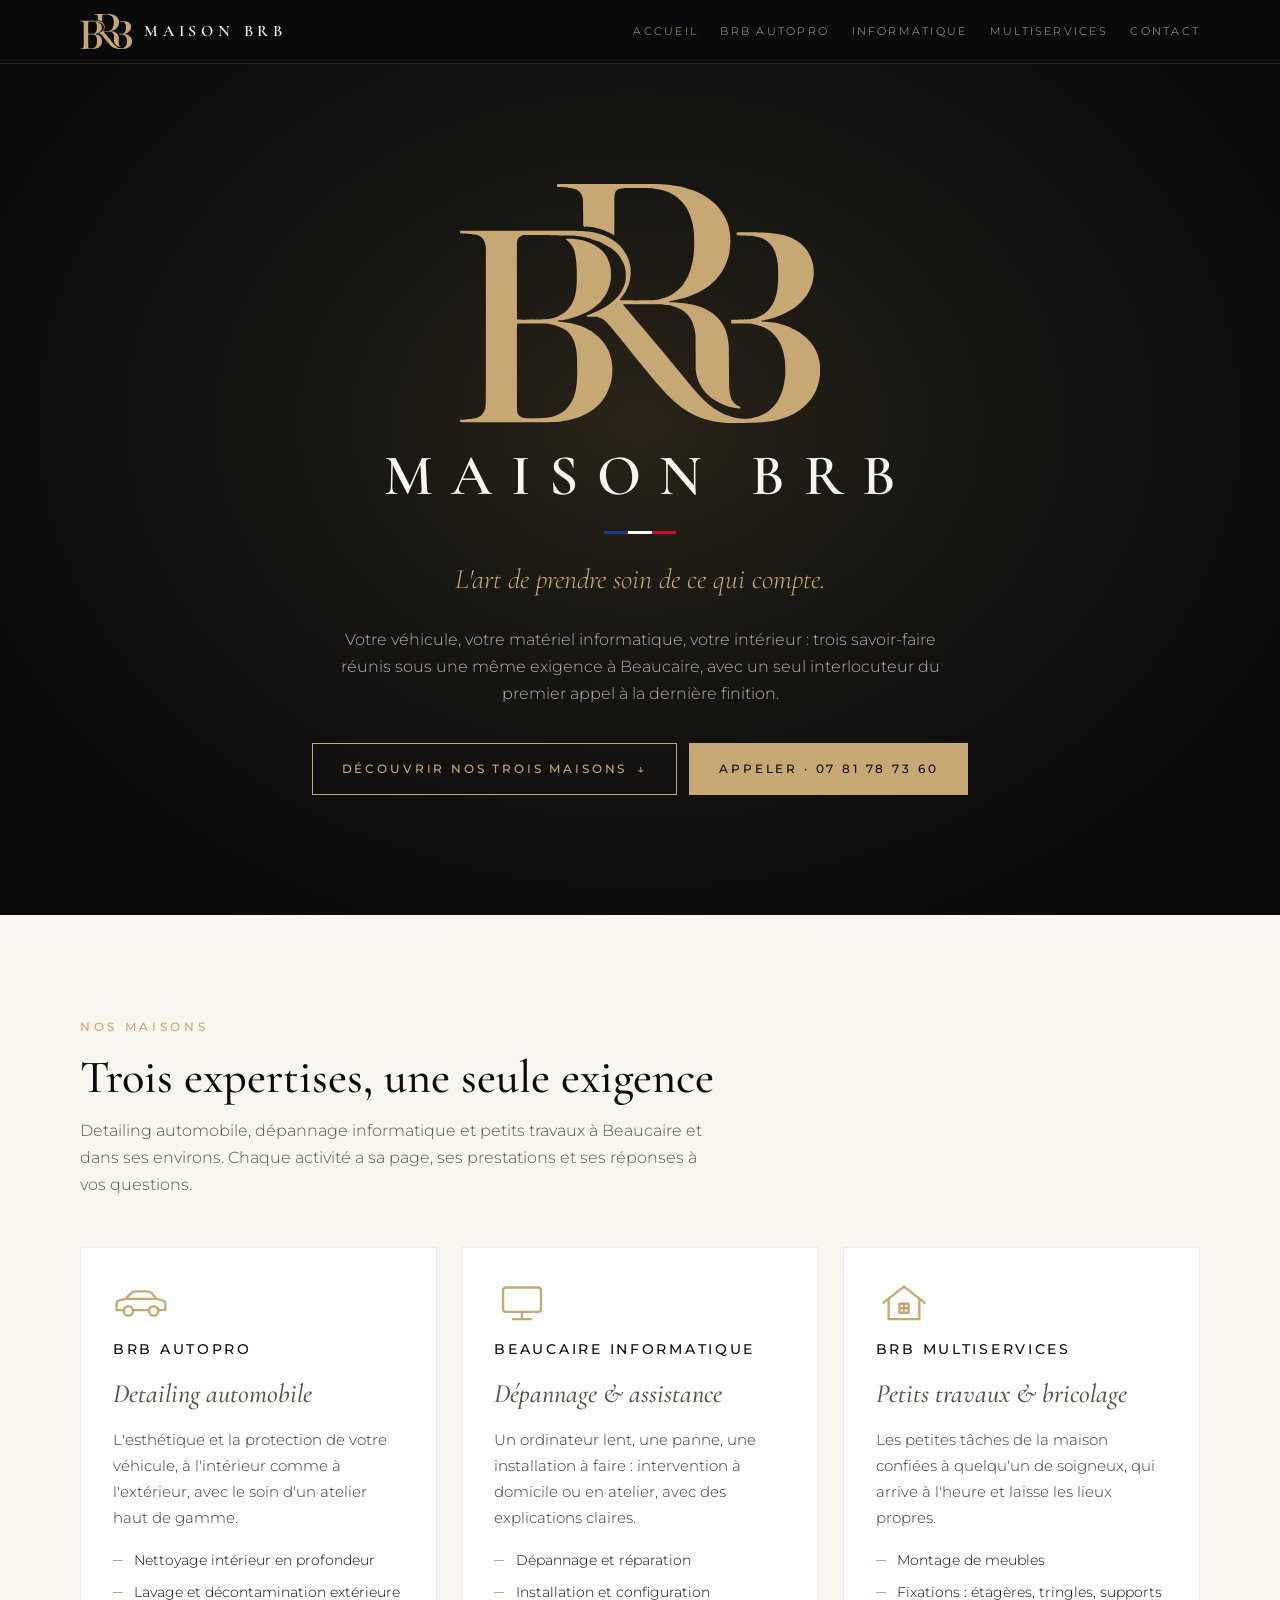
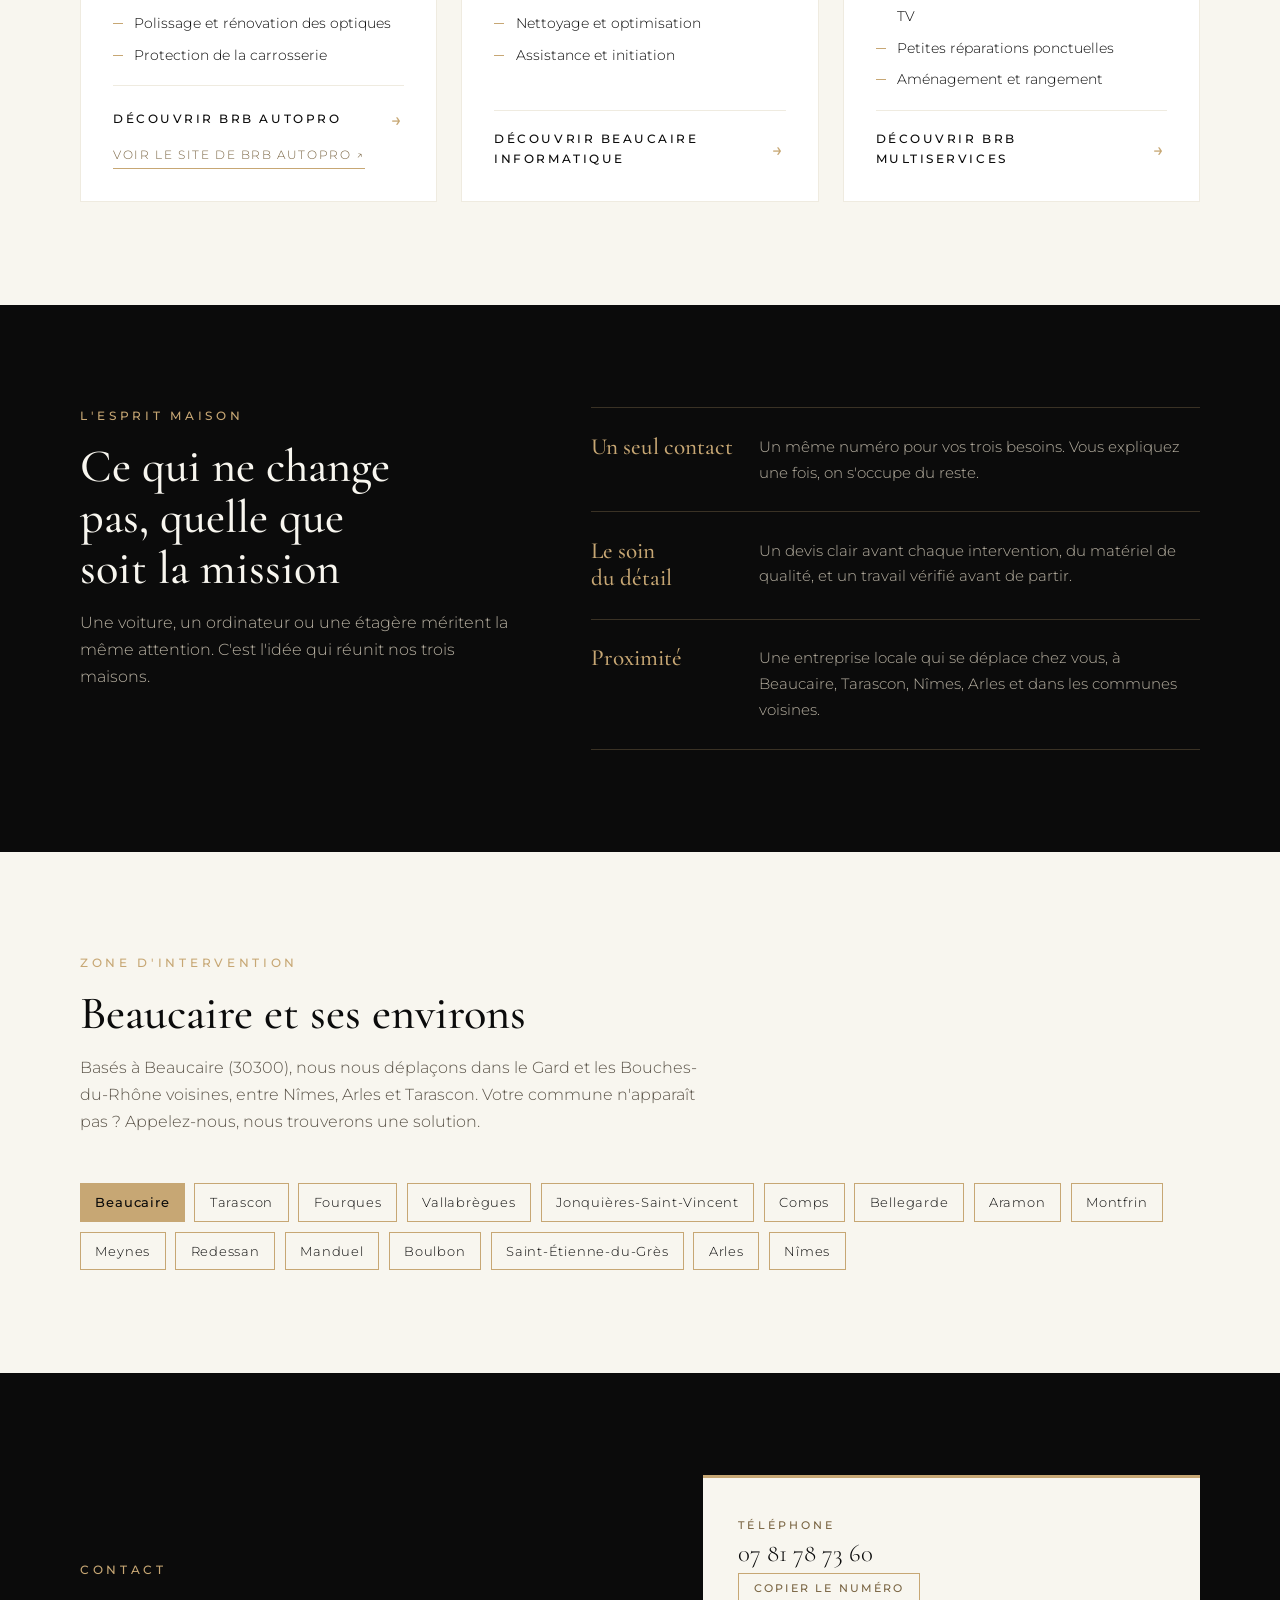
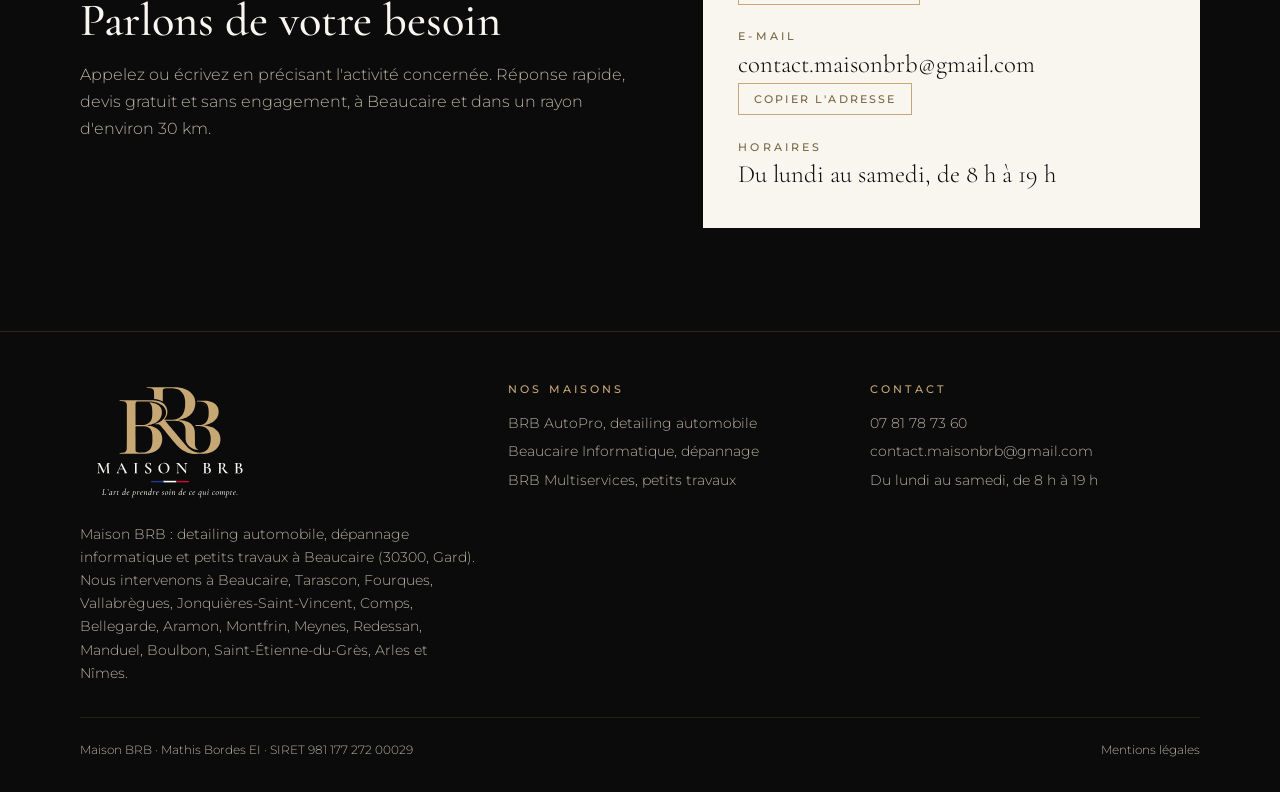
==== index.html @ dea4ea66 "Lien vers le site de BRB AutoPro (brbautopro.fr) Co-Authored-By: Claude Opus 5.5 <noreply@anthropic." ====
<!doctype html>
<html lang="fr">
<head>
<meta charset="utf-8">
<meta name="viewport" content="width=device-width, initial-scale=1, viewport-fit=cover">
<title>Maison BRB · Detailing auto, dépannage informatique et petits travaux à Beaucaire</title>
<meta name="description" content="Maison BRB à Beaucaire (30) : detailing automobile, dépannage informatique et petits travaux. Un seul interlocuteur, un travail soigné, à Tarascon, Nîmes, Arles et environs.">
<meta name="robots" content="index, follow">
<link rel="canonical" href="https://maisonbrb.netlify.app/">
<meta name="theme-color" content="#0B0B0B">
<meta name="google-site-verification" content="C2Wf197ytiRsC117qYJnFB4wuA2djjeU7kxGrJUd7Hs">
<meta name="geo.region" content="FR-30">
<meta name="geo.placename" content="Beaucaire">
<meta name="geo.position" content="43.8083;4.6436">
<meta name="ICBM" content="43.8083, 4.6436">
<meta property="og:type" content="website">
<meta property="og:locale" content="fr_FR">
<meta property="og:site_name" content="Maison BRB">
<meta property="og:title" content="Maison BRB · Detailing auto, dépannage informatique et petits travaux à Beaucaire">
<meta property="og:description" content="Maison BRB à Beaucaire (30) : detailing automobile, dépannage informatique et petits travaux. Un seul interlocuteur, un travail soigné, à Tarascon, Nîmes, Arles et environs.">
<meta property="og:url" content="https://maisonbrb.netlify.app/">
<meta property="og:image" content="https://maisonbrb.netlify.app/assets/og-maison-brb.png">
<meta property="og:image:width" content="1200">
<meta property="og:image:height" content="630">
<meta name="twitter:card" content="summary_large_image">
<link rel="icon" href="assets/favicon.svg" type="image/svg+xml">
<link rel="icon" href="assets/favicon-32.png" sizes="32x32" type="image/png">
<link rel="apple-touch-icon" href="assets/apple-touch-icon.png">
<link rel="preconnect" href="https://fonts.googleapis.com">
<link rel="preconnect" href="https://fonts.gstatic.com" crossorigin>
<link rel="stylesheet" href="https://fonts.googleapis.com/css2?family=Cormorant+Garamond:ital,wght@0,500;0,600;1,500&family=Montserrat:wght@300;400;500&display=swap">
<link rel="stylesheet" href="assets/style.css">
<script type="application/ld+json">{"@context": "https://schema.org", "@type": "LocalBusiness", "@id": "https://maisonbrb.netlify.app/#entreprise", "name": "Maison BRB", "description": "Maison BRB à Beaucaire (30) : detailing automobile, dépannage informatique et petits travaux. Un seul interlocuteur, un travail soigné, à Tarascon, Nîmes, Arles et environs.", "url": "https://maisonbrb.netlify.app/", "image": "https://maisonbrb.netlify.app/assets/og-maison-brb.png", "logo": "https://maisonbrb.netlify.app/assets/logo-carre.png", "telephone": "+33781787360", "address": {"@type": "PostalAddress", "addressLocality": "Beaucaire", "postalCode": "30300", "addressRegion": "Occitanie", "addressCountry": "FR"}, "geo": {"@type": "GeoCoordinates", "latitude": 43.8083, "longitude": 4.6436}, "areaServed": [{"@type": "City", "name": "Beaucaire"}, {"@type": "City", "name": "Tarascon"}, {"@type": "City", "name": "Fourques"}, {"@type": "City", "name": "Vallabrègues"}, {"@type": "City", "name": "Jonquières-Saint-Vincent"}, {"@type": "City", "name": "Comps"}, {"@type": "City", "name": "Bellegarde"}, {"@type": "City", "name": "Aramon"}, {"@type": "City", "name": "Montfrin"}, {"@type": "City", "name": "Meynes"}, {"@type": "City", "name": "Redessan"}, {"@type": "City", "name": "Manduel"}, {"@type": "City", "name": "Boulbon"}, {"@type": "City", "name": "Saint-Étienne-du-Grès"}, {"@type": "City", "name": "Arles"}, {"@type": "City", "name": "Nîmes"}], "hasOfferCatalog": {"@type": "OfferCatalog", "name": "Prestations Maison BRB", "itemListElement": [{"@type": "Offer", "itemOffered": {"@type": "Service", "name": "Detailing automobile"}}, {"@type": "Offer", "itemOffered": {"@type": "Service", "name": "Dépannage informatique"}}, {"@type": "Offer", "itemOffered": {"@type": "Service", "name": "Petits travaux et entretien"}}]}, "email": "contact.maisonbrb@gmail.com", "openingHoursSpecification": [{"@type": "OpeningHoursSpecification", "dayOfWeek": ["Monday", "Tuesday", "Wednesday", "Thursday", "Friday", "Saturday"], "opens": "08:00", "closes": "19:00"}], "slogan": "L'art de prendre soin de ce qui compte.", "department": [{"@id": "https://maisonbrb.netlify.app/brb-autopro.html#entreprise"}, {"@id": "https://maisonbrb.netlify.app/beaucaire-informatique.html#entreprise"}, {"@id": "https://maisonbrb.netlify.app/brb-multiservices.html#entreprise"}]}</script>
<script type="application/ld+json">{"@context": "https://schema.org", "@type": "WebSite", "name": "Maison BRB", "url": "https://maisonbrb.netlify.app/", "inLanguage": "fr-FR"}</script>
</head>
<body>
<a class="skip" href="#contenu">Aller au contenu</a>
<header>
  <div class="wrap">
    <a class="brand" href="index.html" aria-label="Maison BRB, accueil"><img src="assets/monogramme-or.svg" alt="" width="52" height="34"><span>MAISON BRB</span></a>
    <nav class="main" aria-label="Navigation principale">
      <a href="index.html" aria-current="page">Accueil</a>
      <a href="brb-autopro.html">BRB AutoPro</a>
      <a href="beaucaire-informatique.html">Informatique</a>
      <a href="brb-multiservices.html">Multiservices</a>
      <a href="#contact">Contact</a>
    </nav>
  </div>
</header>
<main id="contenu">
  <section class="hero">
    <div class="wrap">
      <img class="mono" src="assets/monogramme-or.svg" alt="Monogramme BRB" width="360" height="238">
      <h1>MAISON BRB</h1>
      <div class="tri" aria-hidden="true"><i></i><i></i><i></i></div>
      <p class="slogan">L'art de prendre soin de ce qui compte.</p>
      <p class="lead">Votre véhicule, votre matériel informatique, votre intérieur : trois savoir-faire réunis sous une même exigence à Beaucaire, avec un seul interlocuteur du premier appel à la dernière finition.</p>
      <div class="btns">
        <a class="btn" href="#maisons">Découvrir nos trois maisons <span aria-hidden="true">↓</span></a>
        <a class="btn solid" href="tel:+33781787360">Appeler · 07 81 78 73 60</a>
      </div>
    </div>
  </section>

  <section class="band light" id="maisons">
    <div class="wrap">
      <div class="head">
        <span class="eyebrow">Nos maisons</span>
        <h2>Trois expertises, une seule exigence</h2>
        <p>Detailing automobile, dépannage informatique et petits travaux à Beaucaire et dans ses environs. Chaque activité a sa page, ses prestations et ses réponses à vos questions.</p>
      </div>
      <div class="grid">
        <article class="house">
          <svg class="ic" viewBox="0 0 31 21" aria-hidden="true"><path d="M2 15 L2 11.5 Q2 10 3.5 9.6 L7 8.8 L10 5.6 Q11 4.6 12.6 4.6 L19 4.6 Q20.6 4.6 21.6 5.8 L24 8.8 L27.5 9.6 Q29 10 29 11.5 L29 15 Z"/><path d="M7 8.8 L24 8.8"/><circle cx="8.5" cy="15.5" r="2.6" fill="#fff"/><circle cx="22.5" cy="15.5" r="2.6" fill="#fff"/></svg>
          <span class="name">BRB AutoPro</span>
          <h3>Detailing automobile</h3>
          <p>L'esthétique et la protection de votre véhicule, à l'intérieur comme à l'extérieur, avec le soin d'un atelier haut de gamme.</p>
          <ul><li>Nettoyage intérieur en profondeur</li><li>Lavage et décontamination extérieure</li><li>Polissage et rénovation des optiques</li><li>Protection de la carrosserie</li></ul>
          <a class="go" href="brb-autopro.html"><span>Découvrir BRB AutoPro</span><span aria-hidden="true">→</span></a>
          <a class="ext" href="https://brbautopro.fr" target="_blank" rel="noopener">Voir le site de BRB AutoPro <span aria-hidden="true">↗</span></a>
        </article>
        <article class="house">
          <svg class="ic" viewBox="0 0 31 21" aria-hidden="true"><rect x="5" y="2.5" width="21" height="13.5" rx="1.6"/><path d="M15.5 16 L15.5 19.5 M10.5 20 L20.5 20"/></svg>
          <span class="name">Beaucaire Informatique</span>
          <h3>Dépannage &amp; assistance</h3>
          <p>Un ordinateur lent, une panne, une installation à faire : intervention à domicile ou en atelier, avec des explications claires.</p>
          <ul><li>Dépannage et réparation</li><li>Installation et configuration</li><li>Nettoyage et optimisation</li><li>Assistance et initiation</li></ul>
          <a class="go" href="beaucaire-informatique.html"><span>Découvrir Beaucaire Informatique</span><span aria-hidden="true">→</span></a>
          
        </article>
        <article class="house">
          <svg class="ic" viewBox="0 0 31 21" aria-hidden="true"><path d="M4 11 L15.5 2 L27 11"/><path d="M7 9 L7 20 L24 20 L24 9"/><rect x="13" y="11.5" width="5" height="5"/><path d="M15.5 11.5 L15.5 16.5 M13 14 L18 14"/></svg>
          <span class="name">BRB Multiservices</span>
          <h3>Petits travaux &amp; bricolage</h3>
          <p>Les petites tâches de la maison confiées à quelqu'un de soigneux, qui arrive à l'heure et laisse les lieux propres.</p>
          <ul><li>Montage de meubles</li><li>Fixations : étagères, tringles, supports TV</li><li>Petites réparations ponctuelles</li><li>Aménagement et rangement</li></ul>
          <a class="go" href="brb-multiservices.html"><span>Découvrir BRB Multiservices</span><span aria-hidden="true">→</span></a>
          
        </article>
      </div>
    </div>
  </section>

  <section class="band split" id="esprit">
    <div class="wrap">
      <div class="head">
        <span class="eyebrow">L'esprit Maison</span>
        <h2>Ce qui ne change pas, quelle que soit la mission</h2>
        <p>Une voiture, un ordinateur ou une étagère méritent la même attention. C'est l'idée qui réunit nos trois maisons.</p>
      </div>
      <div>
        <div class="pledge"><h3>Un seul contact</h3><p>Un même numéro pour vos trois besoins. Vous expliquez une fois, on s'occupe du reste.</p></div>
        <div class="pledge"><h3>Le soin du détail</h3><p>Un devis clair avant chaque intervention, du matériel de qualité, et un travail vérifié avant de partir.</p></div>
        <div class="pledge"><h3>Proximité</h3><p>Une entreprise locale qui se déplace chez vous, à Beaucaire, Tarascon, Nîmes, Arles et dans les communes voisines.</p></div>
      </div>
    </div>
  </section>

  <section class="band light" id="zone">
    <div class="wrap">
      <div class="head">
        <span class="eyebrow">Zone d'intervention</span>
        <h2>Beaucaire et ses environs</h2>
        <p>Basés à Beaucaire (30300), nous nous déplaçons dans le Gard et les Bouches-du-Rhône voisines, entre Nîmes, Arles et Tarascon. Votre commune n'apparaît pas ? Appelez-nous, nous trouverons une solution.</p>
      </div>
      <ul class="towns">
          <li class="main">Beaucaire</li>
          <li>Tarascon</li>
          <li>Fourques</li>
          <li>Vallabrègues</li>
          <li>Jonquières-Saint-Vincent</li>
          <li>Comps</li>
          <li>Bellegarde</li>
          <li>Aramon</li>
          <li>Montfrin</li>
          <li>Meynes</li>
          <li>Redessan</li>
          <li>Manduel</li>
          <li>Boulbon</li>
          <li>Saint-Étienne-du-Grès</li>
          <li>Arles</li>
          <li>Nîmes</li>
      </ul>
    </div>
  </section>

  <section class="band contact" id="contact">
    <div class="wrap">
      <div class="head">
        <span class="eyebrow">Contact</span>
        <h2>Parlons de votre besoin</h2>
        <p>Appelez ou écrivez en précisant l'activité concernée. Réponse rapide, devis gratuit et sans engagement, à Beaucaire et dans un rayon d'environ 30 km.</p>
      </div>
      <div class="card">
        <div class="row"><span class="k">Téléphone</span><a class="v" id="tel" href="tel:+33781787360">07 81 78 73 60</a><button class="copy" type="button" data-copy="tel">Copier le numéro</button></div>
        <div class="row"><span class="k">E-mail</span><a class="v" id="mail" href="mailto:contact.maisonbrb@gmail.com">contact.maisonbrb@gmail.com</a><button class="copy" type="button" data-copy="mail">Copier l'adresse</button></div>
        <div class="row"><span class="k">Horaires</span><span class="v">Du lundi au samedi, de 8 h à 19 h</span></div>
      </div>
    </div>
  </section>
</main>
<footer>
  <div class="wrap">
    <div class="foot-top">
      <div>
        <img class="logo" src="assets/logo-maison-brb.svg" alt="Maison BRB, l'art de prendre soin de ce qui compte" width="200" height="138">
        <p>Maison BRB : detailing automobile, dépannage informatique et petits travaux à Beaucaire (30300, Gard). Nous intervenons à Beaucaire, Tarascon, Fourques, Vallabrègues, Jonquières-Saint-Vincent, Comps, Bellegarde, Aramon, Montfrin, Meynes, Redessan, Manduel, Boulbon, Saint-Étienne-du-Grès, Arles et Nîmes.</p>
      </div>
      <div>
        <h2>Nos maisons</h2>
        <ul>
          <li><a href="brb-autopro.html">BRB AutoPro, detailing automobile</a></li>
          <li><a href="beaucaire-informatique.html">Beaucaire Informatique, dépannage</a></li>
          <li><a href="brb-multiservices.html">BRB Multiservices, petits travaux</a></li>
        </ul>
      </div>
      <div>
        <h2>Contact</h2>
        <ul>
          <li><a href="tel:+33781787360">07 81 78 73 60</a></li>
          <li><a href="mailto:contact.maisonbrb@gmail.com">contact.maisonbrb@gmail.com</a></li>
          <li>Du lundi au samedi, de 8 h à 19 h</li>
        </ul>
      </div>
    </div>
    <div class="foot-bottom">
      <span>Maison BRB · Mathis Bordes EI · SIRET 981 177 272 00029</span>
      <a href="mentions-legales.html">Mentions légales</a>
    </div>
  </div>
</footer>
<a class="callbar" href="tel:+33781787360"><span aria-hidden="true">☎</span> Appeler · 07 81 78 73 60</a>
<script src="assets/site.js" defer></script>
</body>
</html>
---- assets/style.css ----
/* Maison BRB — charte : noir #0B0B0B, or #C7A774, crème #F8F6EF ; Cormorant Garamond + Montserrat.
   Mise en page : bandes noires et crème alternées, comme les deux faces de la carte de visite ; contenu centré sur 72rem. */
:root{
  --ink:#0B0B0B; --ink-2:#151411; --ivory:#F8F6EF; --ivory-2:#EFEBE0;
  --gold:#C7A774; --gold-soft:#8C7651; --text-dim:#B9B2A3; --text-dim-ink:#5A5348;
  --blue:#1F3A93; --red:#C8102E;
  --display:"Cormorant Garamond","Cormorant",Garamond,"Times New Roman",serif;
  --body:"Montserrat","Helvetica Neue",Arial,sans-serif;
  color-scheme:dark;
}
*{box-sizing:border-box}
html{scroll-behavior:smooth;scroll-padding-top:5rem}
body{margin:0;background:var(--ink);color:var(--ivory);font-family:var(--body);font-weight:300;font-size:16px;line-height:1.7;-webkit-font-smoothing:antialiased}
img{max-width:100%}
a{color:inherit}
.wrap{max-width:72rem;margin:0 auto;padding-left:max(16px,env(safe-area-inset-left,0px));padding-right:max(16px,env(safe-area-inset-right,0px))}
.eyebrow{font-family:var(--body);font-weight:500;font-size:.72rem;letter-spacing:.32em;text-transform:uppercase;color:var(--gold)}
h1,h2,h3{font-family:var(--display);font-weight:500;text-wrap:balance;margin:0}
p{margin:0}
:focus-visible{outline:2px solid var(--gold);outline-offset:3px}
.skip{position:absolute;left:-999px;top:0;z-index:20;background:var(--gold);color:var(--ink);padding:.6rem 1rem;text-decoration:none;font-size:.8rem}
.skip:focus{left:1rem;top:1rem}
.tri{display:flex;width:72px;height:3px}
.tri i{flex:1}.tri i:nth-child(1){background:var(--blue)}.tri i:nth-child(2){background:#fff}.tri i:nth-child(3){background:var(--red)}

/* en-tête */
header{position:sticky;top:0;z-index:5;background:rgba(11,11,11,.92);backdrop-filter:blur(8px);-webkit-backdrop-filter:blur(8px);border-bottom:1px solid rgba(199,167,116,.18)}
header .wrap{display:flex;flex-wrap:wrap;align-items:center;justify-content:space-between;gap:.6rem 1rem;padding-block:.9rem}
.brand{display:flex;align-items:center;gap:.75rem;text-decoration:none}
.brand img{width:52px;height:auto;display:block}
.brand span{font-family:var(--display);font-weight:600;letter-spacing:.3em;font-size:1rem}
nav.main{display:flex;gap:1.4rem}
nav.main a{text-decoration:none;font-size:.7rem;letter-spacing:.2em;text-transform:uppercase;color:var(--text-dim);transition:color .2s;white-space:nowrap}
nav.main a:hover,nav.main a[aria-current="page"]{color:var(--gold)}
@media (max-width:900px){
  nav.main{order:3;width:100%;overflow-x:auto;gap:1.2rem;padding-bottom:.2rem;scrollbar-width:none}
  nav.main::-webkit-scrollbar{display:none}
}

/* boutons */
.btn{display:inline-flex;align-items:center;gap:.6rem;padding:.95rem 1.8rem;border:1px solid var(--gold);color:var(--gold);text-decoration:none;font-size:.74rem;font-weight:500;letter-spacing:.24em;text-transform:uppercase;transition:background .25s,color .25s}
.btn:hover{background:var(--gold);color:var(--ink)}
.btn.solid{background:var(--gold);color:var(--ink)}
.btn.solid:hover{background:transparent;color:var(--gold)}
.btns{display:flex;flex-wrap:wrap;gap:.8rem;justify-content:center;margin-top:.8rem}

/* héros */
.hero{position:relative;overflow:hidden;background:radial-gradient(ellipse 60% 70% at 50% 42%,#2A2418 0%,var(--ink-2) 45%,var(--ink) 100%)}
.hero .wrap{display:grid;justify-items:center;text-align:center;gap:1.4rem;padding-block:clamp(4rem,10vw,7.5rem)}
.hero .mono{width:min(360px,72vw);height:auto}
.hero h1{font-weight:600;font-size:clamp(2.2rem,6vw,3.6rem);letter-spacing:.32em;margin-right:-.32em;line-height:1.1}
.hero .slogan{font-family:var(--display);font-style:italic;font-size:clamp(1.3rem,3vw,1.75rem);color:var(--gold)}
.hero .lead{max-width:38rem;color:var(--text-dim);font-size:1rem}
.hero.sub .wrap{padding-block:clamp(3.5rem,8vw,6rem)}
.hero.sub .ic{width:76px;height:auto;stroke:var(--gold);fill:none;stroke-width:1.2;stroke-linecap:round;stroke-linejoin:round}
.hero.sub h1{letter-spacing:.02em;margin-right:0;font-size:clamp(2.3rem,6vw,3.8rem)}
.hero.sub h1 em{display:block;font-size:.5em;letter-spacing:.3em;font-style:normal;font-family:var(--body);font-weight:500;text-transform:uppercase;color:var(--gold);margin-bottom:.9rem}
@media (prefers-reduced-motion:no-preference){
  .hero .mono,.hero .ic{animation:rise 1.4s cubic-bezier(.2,.7,.2,1) both}
  .hero h1,.hero .tri,.hero .slogan{animation:rise 1.4s .15s cubic-bezier(.2,.7,.2,1) both}
  @keyframes rise{from{opacity:.0001;transform:translateY(14px)}to{opacity:1;transform:none}}
}

/* fil d'Ariane */
.crumbs{font-size:.72rem;letter-spacing:.14em;text-transform:uppercase;color:var(--text-dim)}
.crumbs ol{list-style:none;margin:0;padding:0;display:flex;flex-wrap:wrap;justify-content:center;gap:.5rem}
.crumbs li+li::before{content:"/";margin-right:.5rem;color:var(--gold-soft)}
.crumbs a{text-decoration:none}.crumbs a:hover{color:var(--gold)}

/* bandes */
.light{background:var(--ivory);color:var(--ink)}
.band .wrap{padding-block:clamp(4rem,8vw,6.5rem);display:grid;gap:3rem}
.head{display:grid;gap:.9rem;max-width:40rem}
.head h2{font-size:clamp(2rem,4.5vw,2.9rem);line-height:1.1}
.head p{color:var(--text-dim)}
.light .head p{color:var(--text-dim-ink)}

/* cartes des maisons et des prestations */
.grid{display:grid;grid-template-columns:repeat(3,minmax(0,1fr));gap:1.5rem}
.grid.two{grid-template-columns:repeat(2,minmax(0,1fr))}
@media (max-width:900px){.grid,.grid.two{grid-template-columns:1fr}}
.house{display:flex;flex-direction:column;gap:1.1rem;padding:2.2rem 2rem 2rem;background:#fff;border:1px solid var(--ivory-2);min-width:0;transition:border-color .3s,transform .3s}
.house:hover{border-color:var(--gold);transform:translateY(-3px)}
.house svg.ic{width:56px;height:auto;stroke:var(--gold);fill:none;stroke-width:1.3;stroke-linecap:round;stroke-linejoin:round}
.house .name{font-family:var(--body);font-weight:500;font-size:.85rem;letter-spacing:.2em;text-transform:uppercase}
.house h3{font-size:1.65rem;line-height:1.15;font-style:italic;color:var(--text-dim-ink)}
.house p{font-size:.95rem;color:#3A362F}
.house ul{list-style:none;margin:0;padding:0;display:grid;gap:.45rem;font-size:.9rem}
.house li{display:flex;gap:.7rem;align-items:baseline}
.house li::before{content:"";flex:none;width:10px;height:1px;background:var(--gold);transform:translateY(-4px)}
.house .go{margin-top:auto;padding-top:1.2rem;border-top:1px solid var(--ivory-2);display:flex;justify-content:space-between;align-items:center;text-decoration:none;font-size:.72rem;font-weight:500;letter-spacing:.22em;text-transform:uppercase;color:var(--ink)}
.house .go span:last-child{color:var(--gold);font-size:1.1rem;transition:transform .25s}
.house:hover .go span:last-child{transform:translateX(4px)}
.house.plain:hover{transform:none}
.house.plain h3{font-style:normal;color:var(--ink);font-weight:600}

/* engagements / étapes */
.split .wrap{grid-template-columns:minmax(0,1fr) minmax(0,1.4fr);gap:clamp(2rem,6vw,5rem);align-items:start}
@media (max-width:820px){.split .wrap{grid-template-columns:1fr}}
.pledge{display:grid;grid-template-columns:9rem minmax(0,1fr);gap:1.5rem;padding-block:1.6rem;border-top:1px solid rgba(199,167,116,.25)}
.pledge:last-child{border-bottom:1px solid rgba(199,167,116,.25)}
.pledge h3{font-size:1.45rem;color:var(--gold);line-height:1.2}
.pledge p{color:var(--text-dim);font-size:.95rem}
@media (max-width:520px){.pledge{grid-template-columns:1fr;gap:.4rem}}

/* zone d'intervention */
.towns{list-style:none;margin:0;padding:0;display:flex;flex-wrap:wrap;gap:.6rem}
.towns li{border:1px solid rgba(199,167,116,.45);padding:.45rem .9rem;font-size:.82rem;letter-spacing:.06em}
.light .towns li{border-color:var(--gold)}
.towns li.main{background:var(--gold);color:var(--ink);border-color:var(--gold);font-weight:500}

/* FAQ */
.faq{display:grid;gap:0}
.faq details{border-top:1px solid #DDD6C6}
.faq details:last-child{border-bottom:1px solid #DDD6C6}
.faq summary{cursor:pointer;list-style:none;display:flex;justify-content:space-between;gap:1rem;padding-block:1.2rem;font-family:var(--display);font-size:1.35rem;font-weight:600;line-height:1.25}
.faq summary::-webkit-details-marker{display:none}
.faq summary::after{content:"+";color:var(--gold);font-family:var(--body);font-weight:300;font-size:1.5rem;line-height:1}
.faq details[open] summary::after{content:"–"}
.faq details p{padding-bottom:1.3rem;color:#3A362F;max-width:46rem}

/* contact */
.contact .wrap{grid-template-columns:minmax(0,1.1fr) minmax(0,1fr);gap:clamp(2rem,6vw,5rem);align-items:center}
@media (max-width:820px){.contact .wrap{grid-template-columns:1fr}}
.card{background:var(--ivory);color:var(--ink);padding:2.4rem 2.2rem;display:grid;gap:1.4rem;min-width:0;border-top:3px solid var(--gold)}
.row{display:grid;gap:.25rem}
.row .k{font-size:.68rem;letter-spacing:.28em;text-transform:uppercase;color:#7A6543;font-weight:500}
.row .v{font-family:var(--display);font-size:1.55rem;line-height:1.2;overflow-wrap:anywhere;text-decoration:none}
a.v:hover{color:#7A6543}
.copy{justify-self:start;background:none;border:1px solid var(--gold);color:#7A6543;font:500 .68rem/1 var(--body);letter-spacing:.2em;text-transform:uppercase;padding:.6rem .9rem;cursor:pointer}
.copy:hover{background:var(--gold);color:var(--ink)}

/* texte long (mentions légales) */
.prose{max-width:46rem;display:grid;gap:2.4rem}
.prose section{display:grid;gap:.7rem}
.prose h2{font-size:1.8rem;line-height:1.15}
.prose p,.prose li{color:#3A362F}
.prose ul{margin:0;padding-left:1.2rem;display:grid;gap:.3rem}
.prose strong{font-weight:500;color:var(--ink)}

/* pied de page */
footer{border-top:1px solid rgba(199,167,116,.18)}
footer .wrap{padding-block:3rem 2rem;display:grid;gap:2rem}
.foot-top{display:grid;grid-template-columns:minmax(0,1.2fr) repeat(2,minmax(0,1fr));gap:2rem}
@media (max-width:720px){.foot-top{grid-template-columns:1fr}}
.foot-top img.logo{width:180px;height:auto;display:block;margin-bottom:1.2rem}
.foot-top p,.foot-top a,.foot-top li{font-size:.85rem;color:var(--text-dim)}
.foot-top h2{font-family:var(--body);font-weight:500;font-size:.7rem;letter-spacing:.28em;text-transform:uppercase;color:var(--gold);margin-bottom:.8rem}
.foot-top ul{list-style:none;margin:0;padding:0;display:grid;gap:.35rem}
.foot-top a{text-decoration:none}.foot-top a:hover{color:var(--gold)}
.foot-bottom{border-top:1px solid rgba(199,167,116,.12);padding-top:1.4rem;display:flex;flex-wrap:wrap;gap:.6rem 2rem;justify-content:space-between;font-size:.74rem;color:var(--text-dim)}
.foot-bottom a{text-decoration:none}.foot-bottom a:hover{color:var(--gold)}

/* bouton d'appel fixe sur mobile */
.callbar{display:none}
@media (max-width:720px){
  .callbar{display:flex;position:fixed;left:16px;right:16px;bottom:max(16px,env(safe-area-inset-bottom,0px));z-index:6;justify-content:center;align-items:center;gap:.6rem;padding:.95rem 1rem;background:var(--gold);color:var(--ink);text-decoration:none;font-size:.78rem;font-weight:500;letter-spacing:.2em;text-transform:uppercase;box-shadow:0 8px 24px rgba(0,0,0,.45)}
  body{padding-bottom:5rem}
}

/* lien vers le site propre d'une maison */
.house .ext{align-self:flex-start;margin-top:-.4rem;font-size:.72rem;letter-spacing:.14em;text-transform:uppercase;color:#7A6543;text-decoration:none;border-bottom:1px solid var(--gold);padding-bottom:.15rem}
.house .ext:hover{color:var(--ink)}
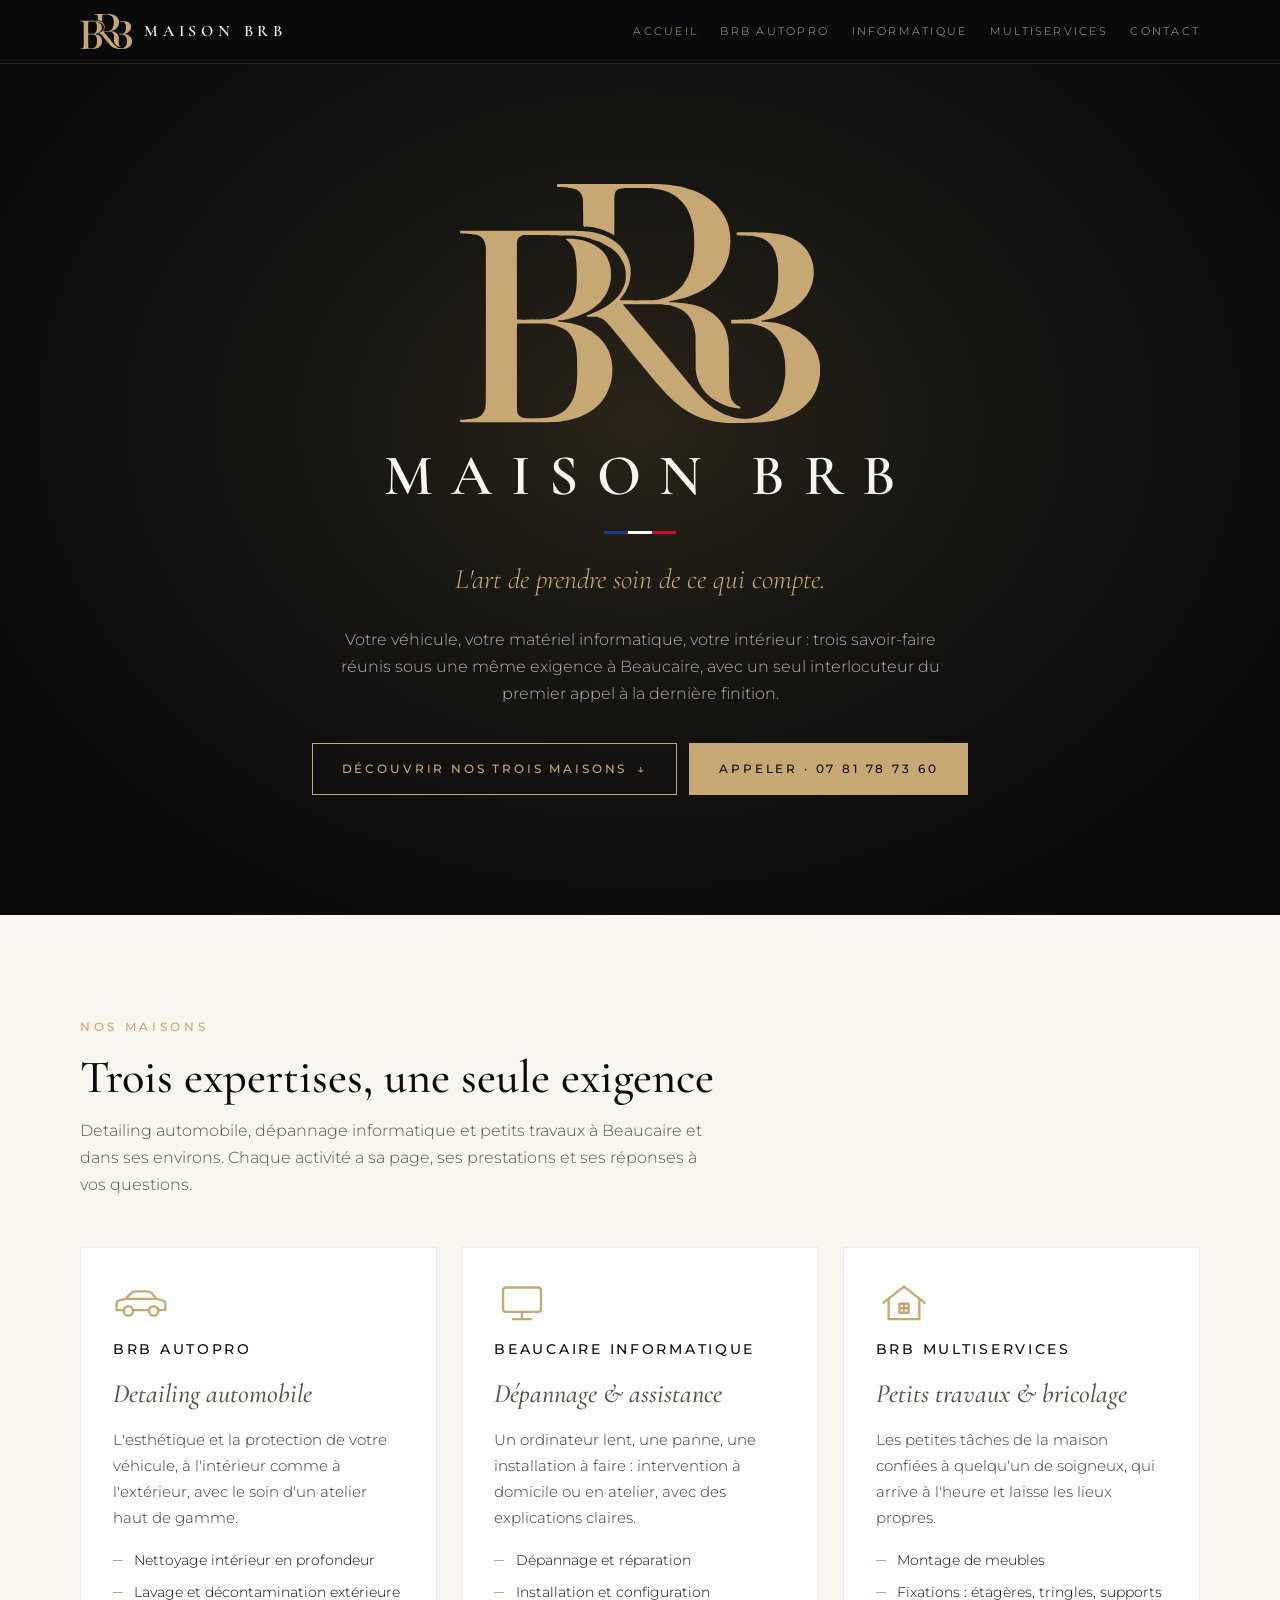
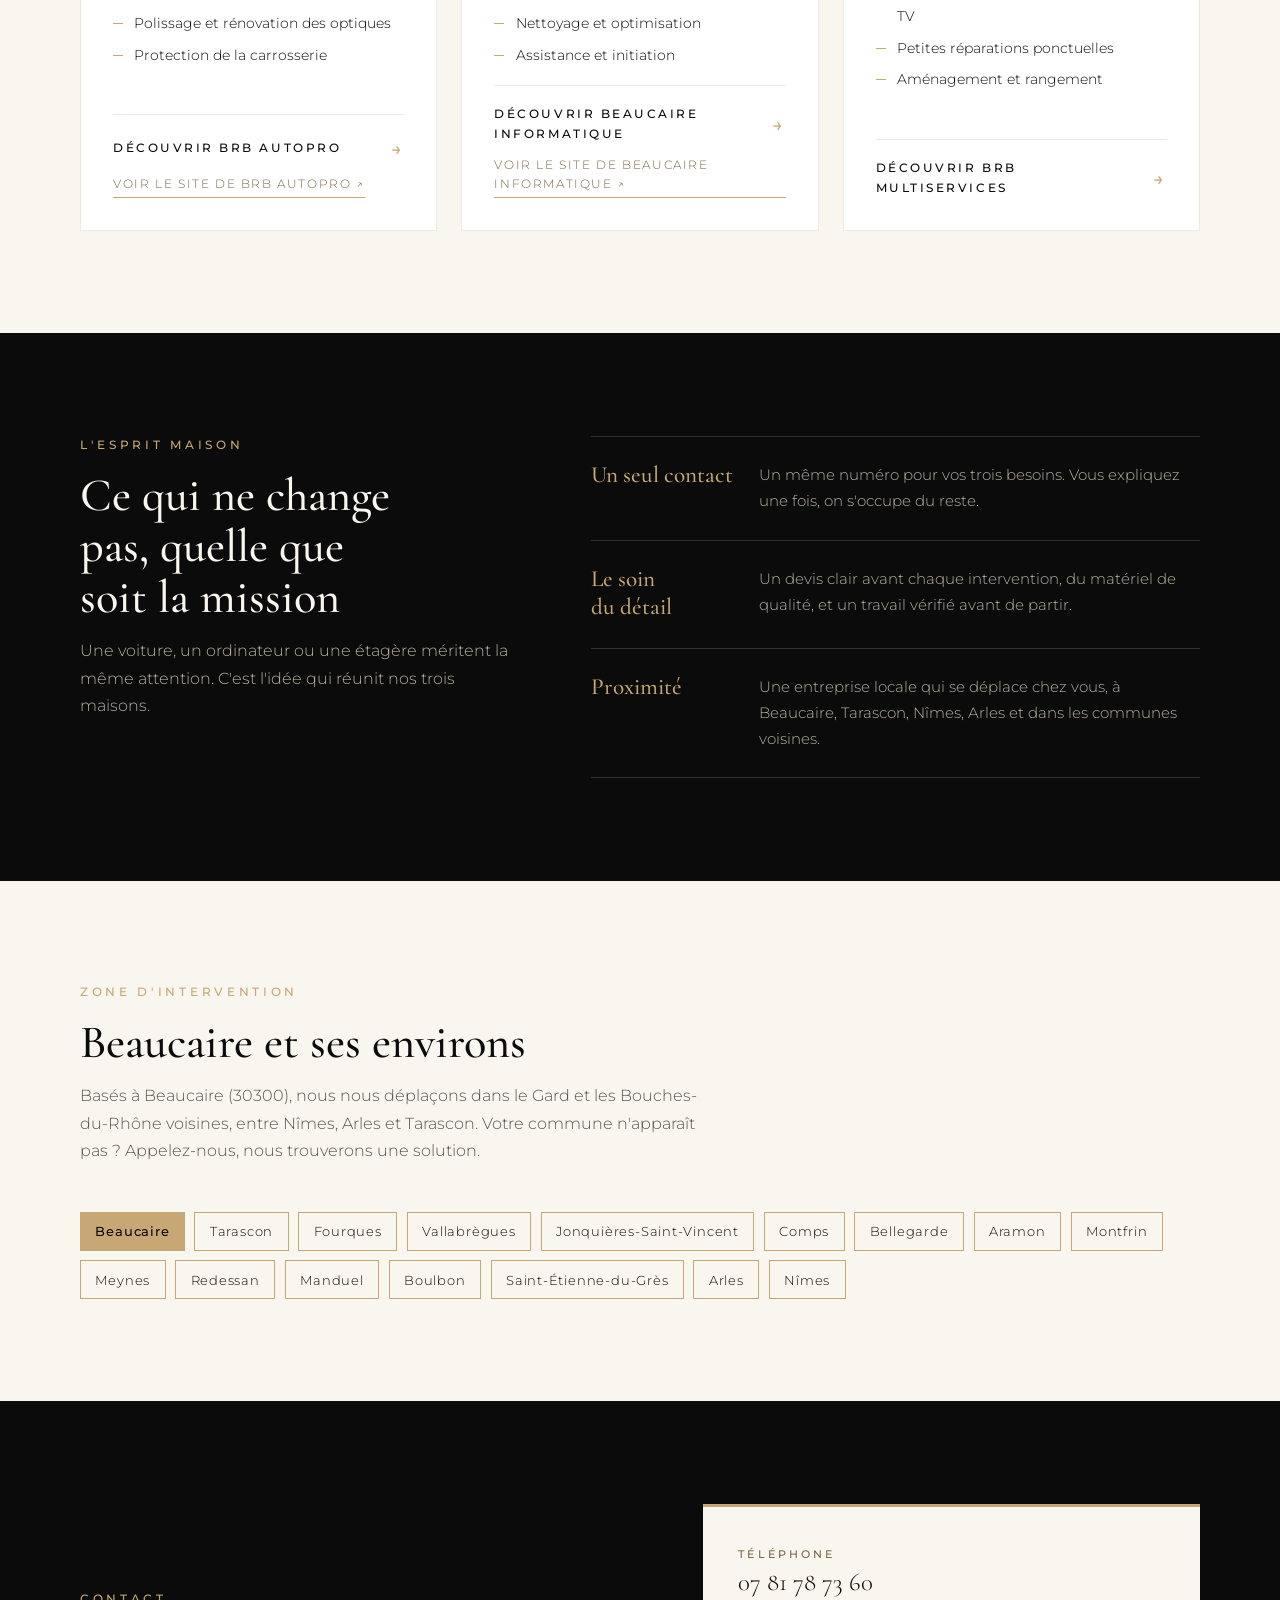
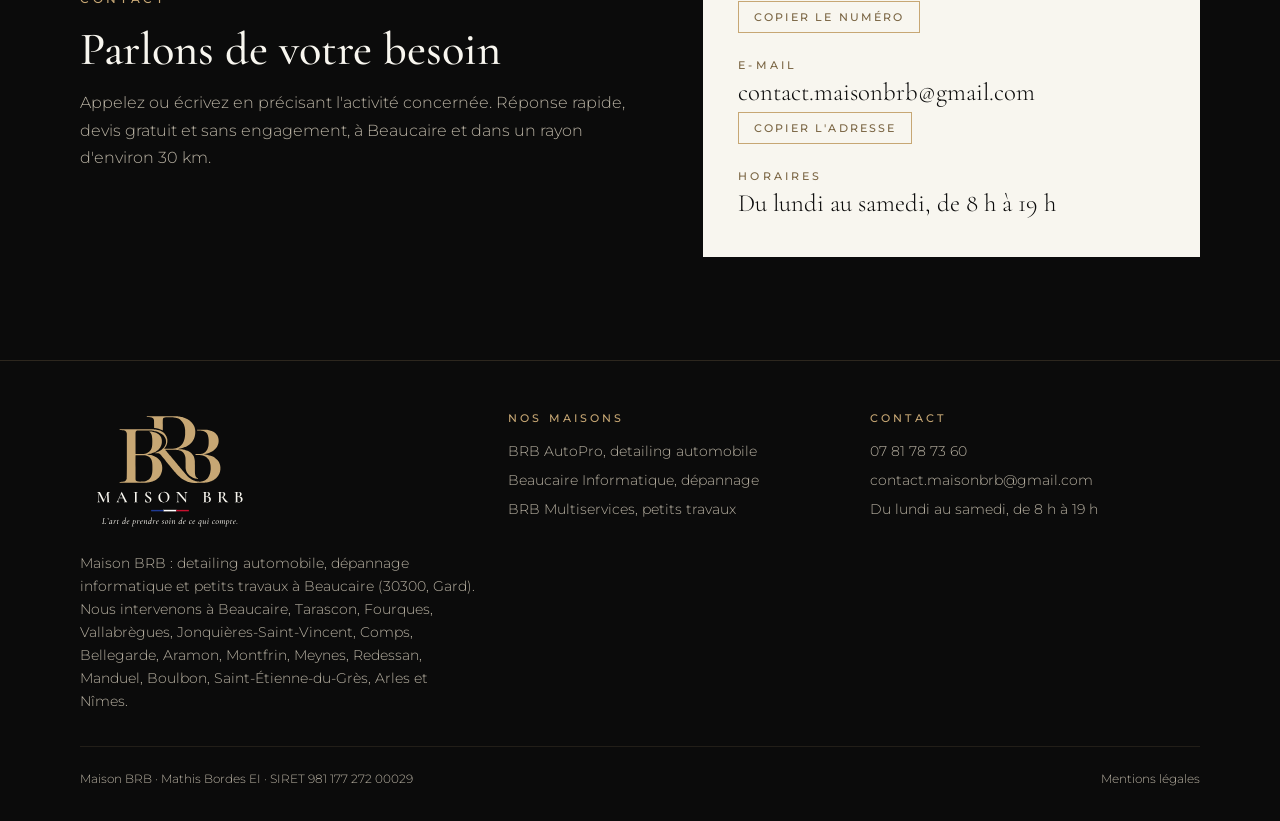
==== commit ffc5f73f: "Lien vers le site de Beaucaire Informatique Co-Authored-By: Claude Opus 5.5 <noreply@anthropic.com> " ====
--- a/index.html
+++ b/index.html
@@ -86,7 +86,7 @@
           <p>Un ordinateur lent, une panne, une installation à faire : intervention à domicile ou en atelier, avec des explications claires.</p>
           <ul><li>Dépannage et réparation</li><li>Installation et configuration</li><li>Nettoyage et optimisation</li><li>Assistance et initiation</li></ul>
           <a class="go" href="beaucaire-informatique.html"><span>Découvrir Beaucaire Informatique</span><span aria-hidden="true">→</span></a>
-          
+          <a class="ext" href="https://beaucaire-informatique.netlify.app" target="_blank" rel="noopener">Voir le site de Beaucaire Informatique <span aria-hidden="true">↗</span></a>
         </article>
         <article class="house">
           <svg class="ic" viewBox="0 0 31 21" aria-hidden="true"><path d="M4 11 L15.5 2 L27 11"/><path d="M7 9 L7 20 L24 20 L24 9"/><rect x="13" y="11.5" width="5" height="5"/><path d="M15.5 11.5 L15.5 16.5 M13 14 L18 14"/></svg>
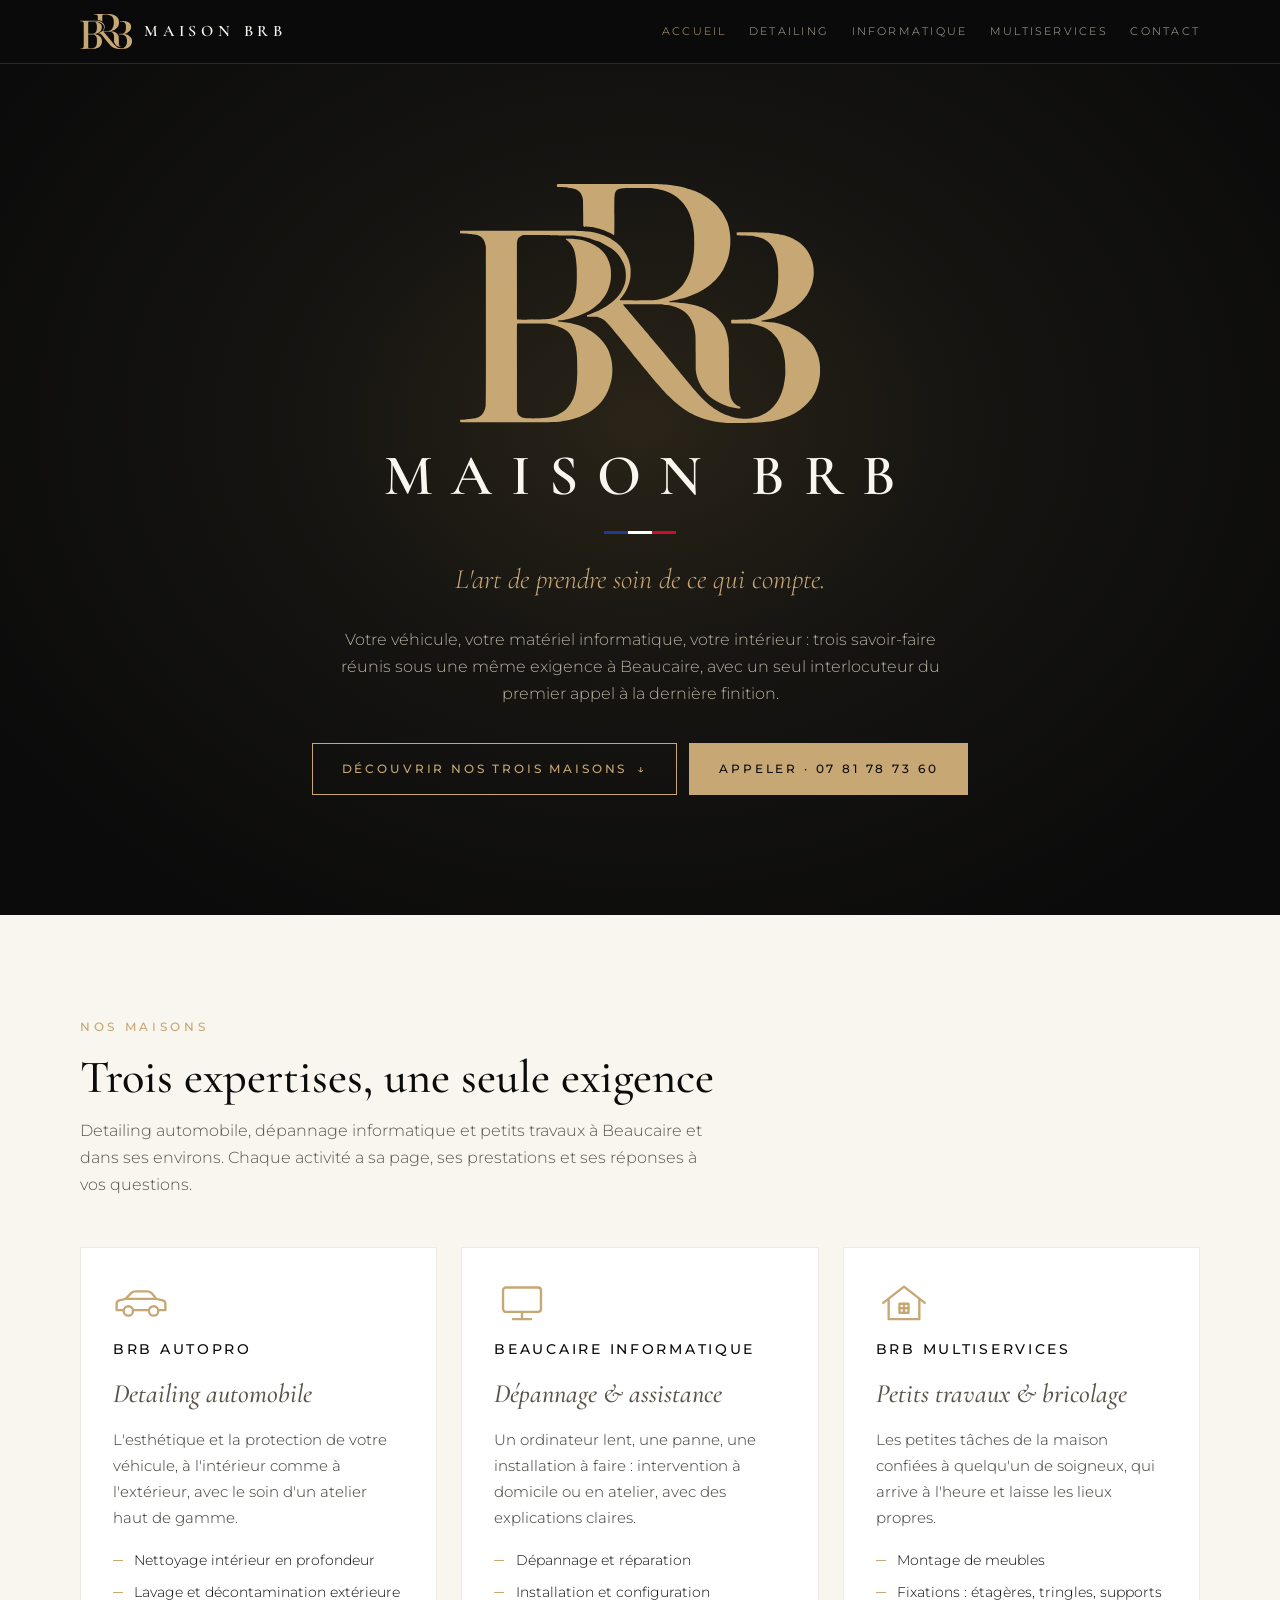
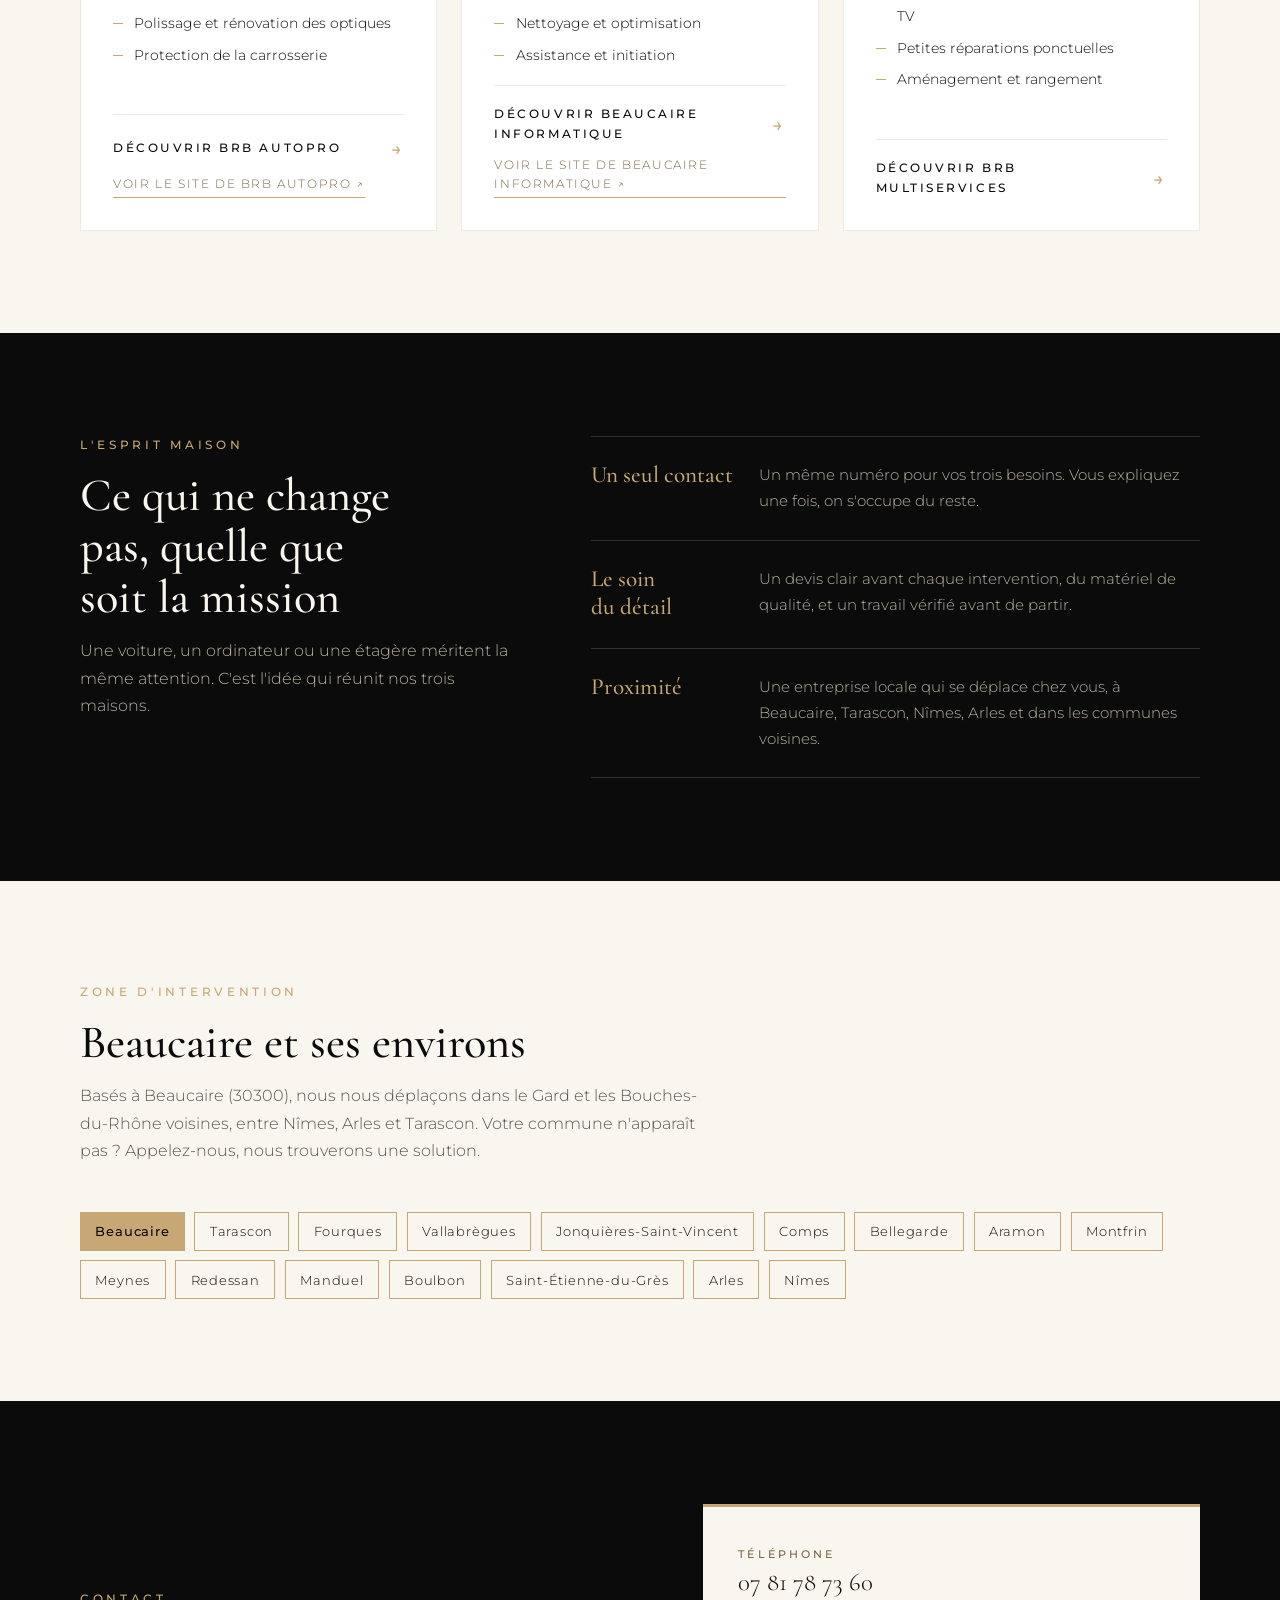
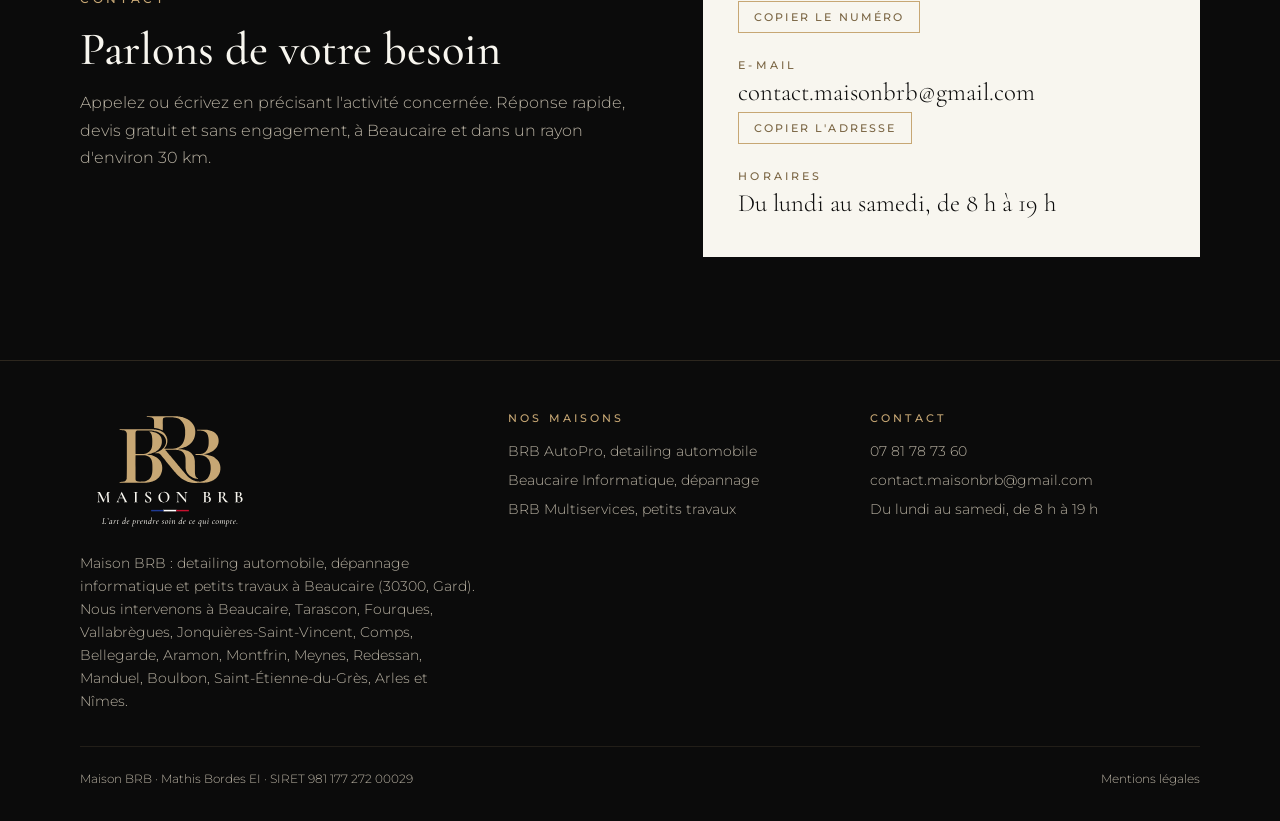
==== commit b2cbad8a: "Menu : « Detailing » à la place de « BRB AutoPro » Co-Authored-By: Claude Opus 5.5 <noreply@anthropi" ====
--- a/index.html
+++ b/index.html
@@ -40,7 +40,7 @@
     <a class="brand" href="index.html" aria-label="Maison BRB, accueil"><img src="assets/monogramme-or.svg" alt="" width="52" height="34"><span>MAISON BRB</span></a>
     <nav class="main" aria-label="Navigation principale">
       <a href="index.html" aria-current="page">Accueil</a>
-      <a href="brb-autopro.html">BRB AutoPro</a>
+      <a href="brb-autopro.html">Detailing</a>
       <a href="beaucaire-informatique.html">Informatique</a>
       <a href="brb-multiservices.html">Multiservices</a>
       <a href="#contact">Contact</a>
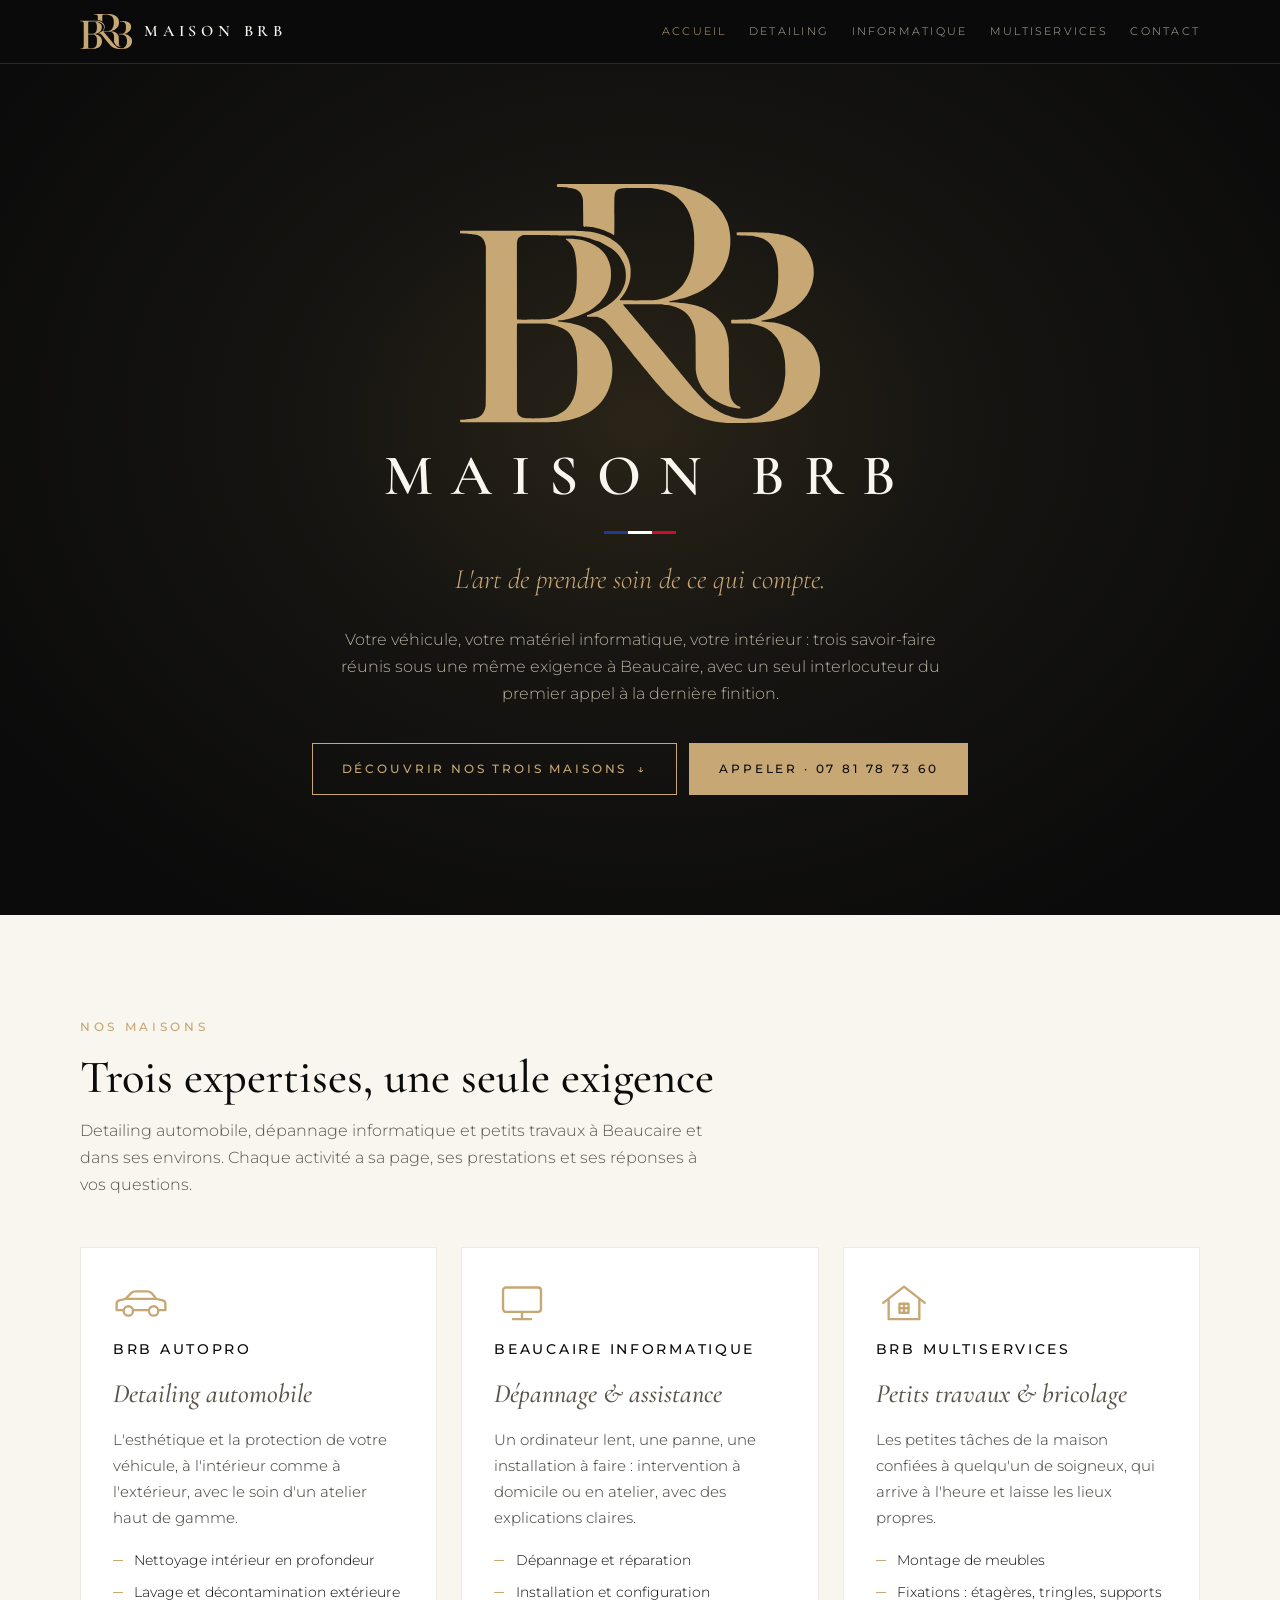
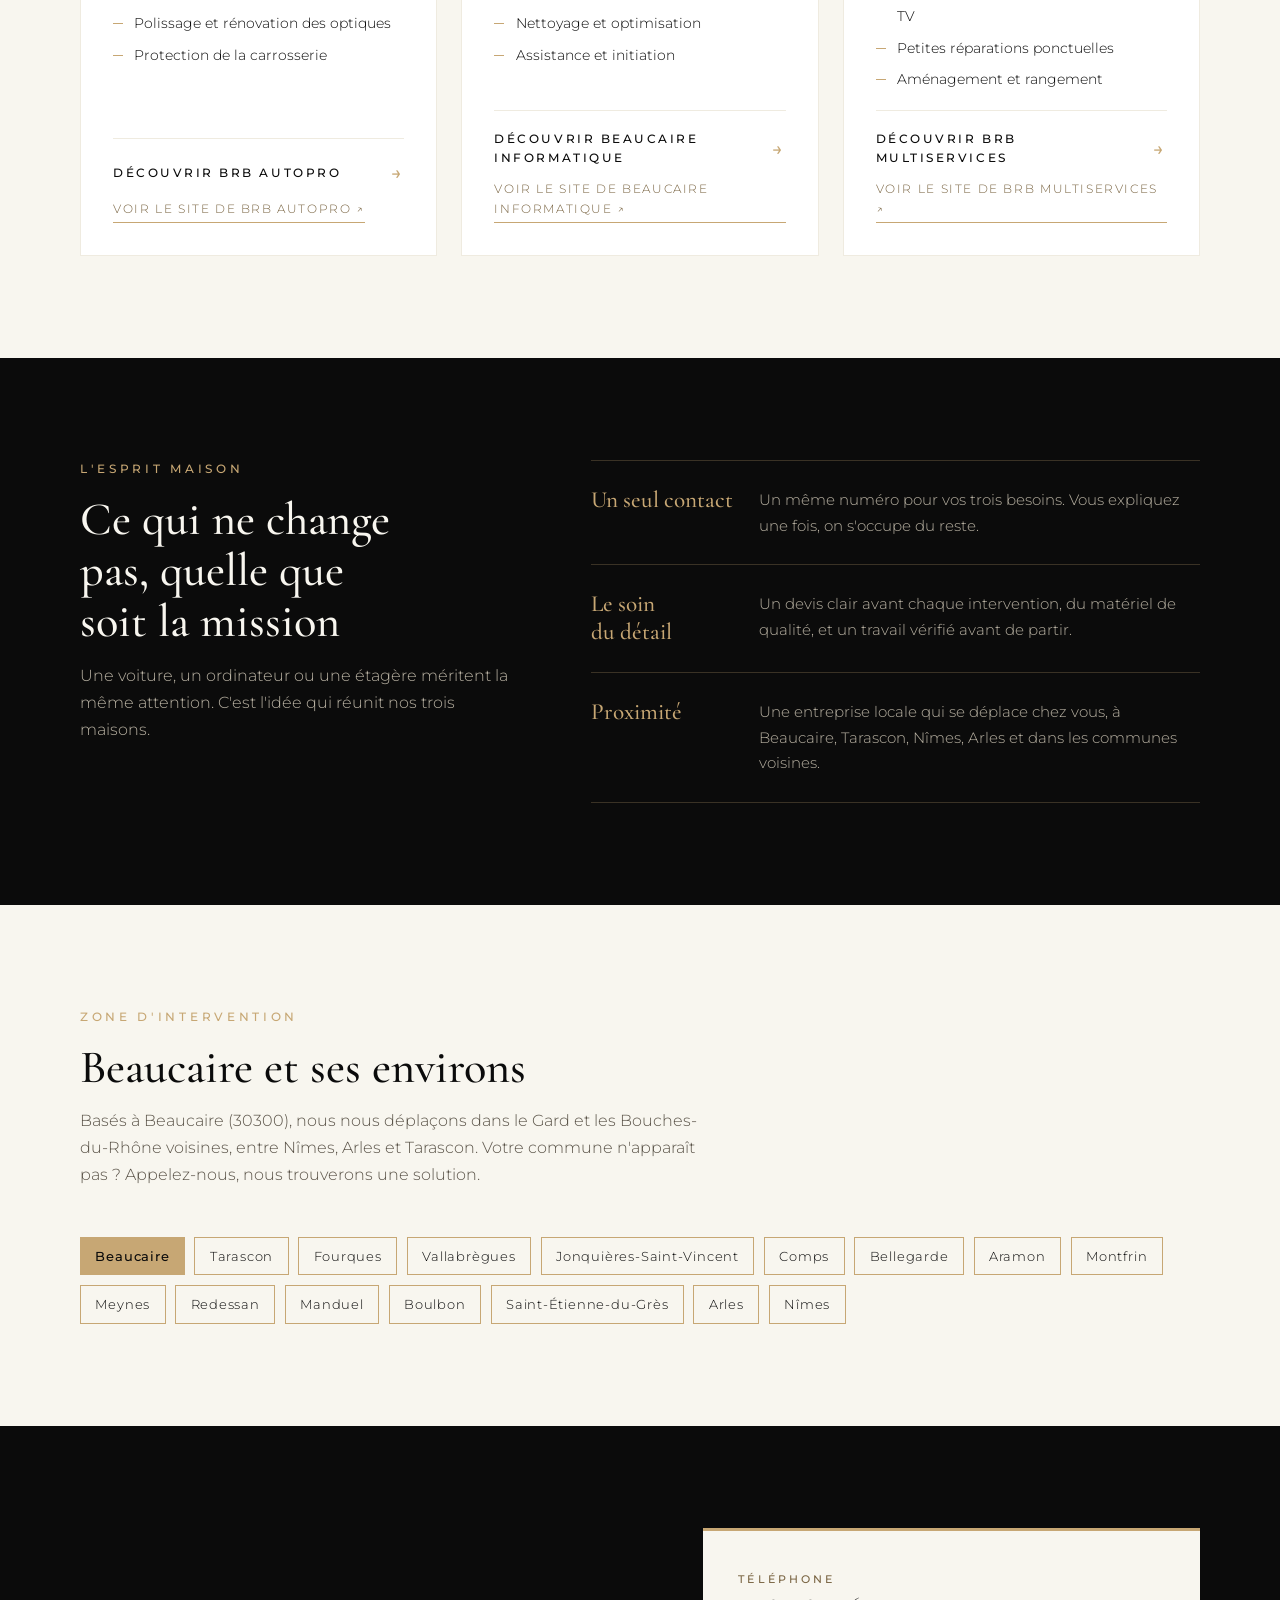
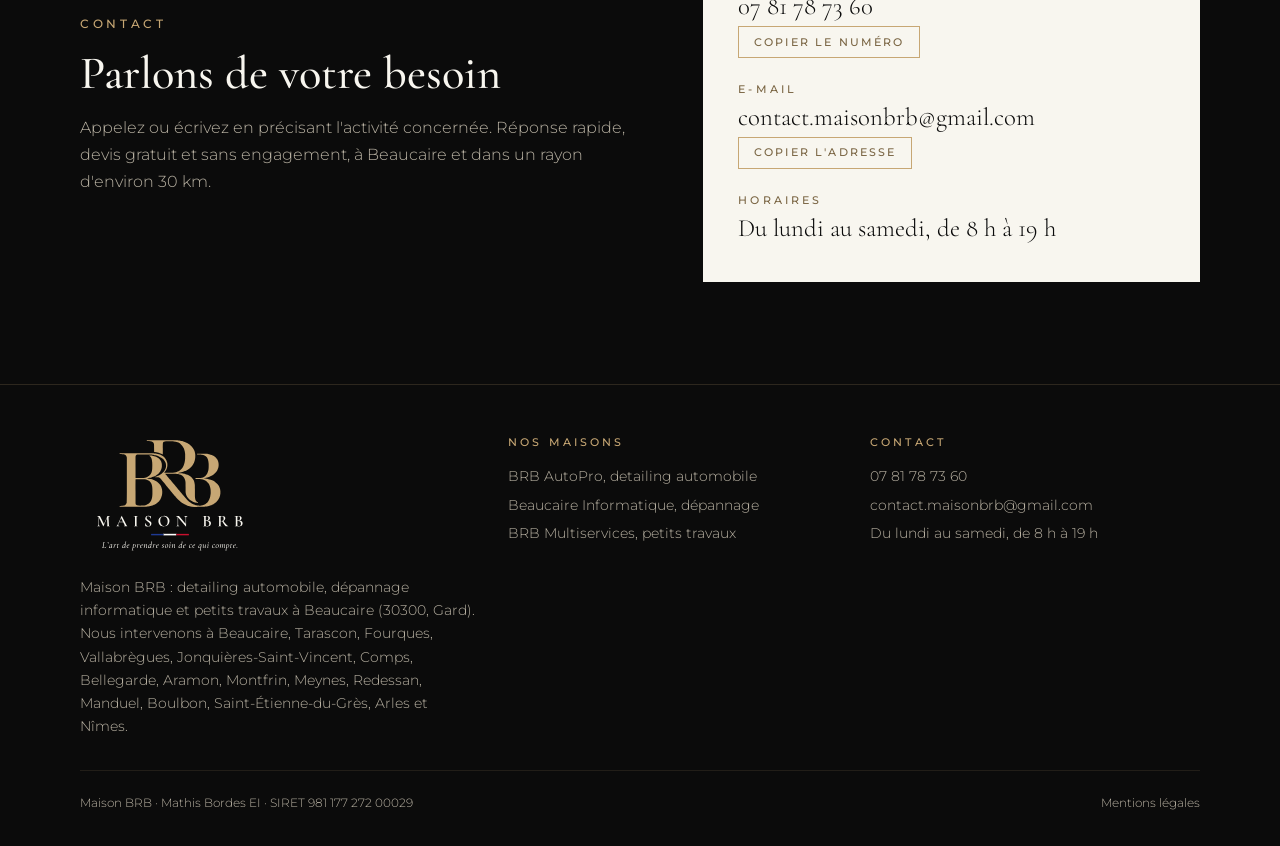
==== commit 45227a70: "Lien vers le site de BRB Multiservices (brbmultiservices.fr) Retire les redirections brbmultiservice" ====
--- a/index.html
+++ b/index.html
@@ -6,7 +6,7 @@
 <title>Maison BRB · Detailing auto, dépannage informatique et petits travaux à Beaucaire</title>
 <meta name="description" content="Maison BRB à Beaucaire (30) : detailing automobile, dépannage informatique et petits travaux. Un seul interlocuteur, un travail soigné, à Tarascon, Nîmes, Arles et environs.">
 <meta name="robots" content="index, follow">
-<link rel="canonical" href="https://maisonbrb.netlify.app/">
+<link rel="canonical" href="https://maisonbrb.fr/">
 <meta name="theme-color" content="#0B0B0B">
 <meta name="google-site-verification" content="C2Wf197ytiRsC117qYJnFB4wuA2djjeU7kxGrJUd7Hs">
 <meta name="geo.region" content="FR-30">
@@ -18,8 +18,8 @@
 <meta property="og:site_name" content="Maison BRB">
 <meta property="og:title" content="Maison BRB · Detailing auto, dépannage informatique et petits travaux à Beaucaire">
 <meta property="og:description" content="Maison BRB à Beaucaire (30) : detailing automobile, dépannage informatique et petits travaux. Un seul interlocuteur, un travail soigné, à Tarascon, Nîmes, Arles et environs.">
-<meta property="og:url" content="https://maisonbrb.netlify.app/">
-<meta property="og:image" content="https://maisonbrb.netlify.app/assets/og-maison-brb.png">
+<meta property="og:url" content="https://maisonbrb.fr/">
+<meta property="og:image" content="https://maisonbrb.fr/assets/og-maison-brb.png">
 <meta property="og:image:width" content="1200">
 <meta property="og:image:height" content="630">
 <meta name="twitter:card" content="summary_large_image">
@@ -30,8 +30,8 @@
 <link rel="preconnect" href="https://fonts.gstatic.com" crossorigin>
 <link rel="stylesheet" href="https://fonts.googleapis.com/css2?family=Cormorant+Garamond:ital,wght@0,500;0,600;1,500&family=Montserrat:wght@300;400;500&display=swap">
 <link rel="stylesheet" href="assets/style.css">
-<script type="application/ld+json">{"@context": "https://schema.org", "@type": "LocalBusiness", "@id": "https://maisonbrb.netlify.app/#entreprise", "name": "Maison BRB", "description": "Maison BRB à Beaucaire (30) : detailing automobile, dépannage informatique et petits travaux. Un seul interlocuteur, un travail soigné, à Tarascon, Nîmes, Arles et environs.", "url": "https://maisonbrb.netlify.app/", "image": "https://maisonbrb.netlify.app/assets/og-maison-brb.png", "logo": "https://maisonbrb.netlify.app/assets/logo-carre.png", "telephone": "+33781787360", "address": {"@type": "PostalAddress", "addressLocality": "Beaucaire", "postalCode": "30300", "addressRegion": "Occitanie", "addressCountry": "FR"}, "geo": {"@type": "GeoCoordinates", "latitude": 43.8083, "longitude": 4.6436}, "areaServed": [{"@type": "City", "name": "Beaucaire"}, {"@type": "City", "name": "Tarascon"}, {"@type": "City", "name": "Fourques"}, {"@type": "City", "name": "Vallabrègues"}, {"@type": "City", "name": "Jonquières-Saint-Vincent"}, {"@type": "City", "name": "Comps"}, {"@type": "City", "name": "Bellegarde"}, {"@type": "City", "name": "Aramon"}, {"@type": "City", "name": "Montfrin"}, {"@type": "City", "name": "Meynes"}, {"@type": "City", "name": "Redessan"}, {"@type": "City", "name": "Manduel"}, {"@type": "City", "name": "Boulbon"}, {"@type": "City", "name": "Saint-Étienne-du-Grès"}, {"@type": "City", "name": "Arles"}, {"@type": "City", "name": "Nîmes"}], "hasOfferCatalog": {"@type": "OfferCatalog", "name": "Prestations Maison BRB", "itemListElement": [{"@type": "Offer", "itemOffered": {"@type": "Service", "name": "Detailing automobile"}}, {"@type": "Offer", "itemOffered": {"@type": "Service", "name": "Dépannage informatique"}}, {"@type": "Offer", "itemOffered": {"@type": "Service", "name": "Petits travaux et entretien"}}]}, "email": "contact.maisonbrb@gmail.com", "openingHoursSpecification": [{"@type": "OpeningHoursSpecification", "dayOfWeek": ["Monday", "Tuesday", "Wednesday", "Thursday", "Friday", "Saturday"], "opens": "08:00", "closes": "19:00"}], "slogan": "L'art de prendre soin de ce qui compte.", "department": [{"@id": "https://maisonbrb.netlify.app/brb-autopro.html#entreprise"}, {"@id": "https://maisonbrb.netlify.app/beaucaire-informatique.html#entreprise"}, {"@id": "https://maisonbrb.netlify.app/brb-multiservices.html#entreprise"}]}</script>
-<script type="application/ld+json">{"@context": "https://schema.org", "@type": "WebSite", "name": "Maison BRB", "url": "https://maisonbrb.netlify.app/", "inLanguage": "fr-FR"}</script>
+<script type="application/ld+json">{"@context": "https://schema.org", "@type": "LocalBusiness", "@id": "https://maisonbrb.fr/#entreprise", "name": "Maison BRB", "description": "Maison BRB à Beaucaire (30) : detailing automobile, dépannage informatique et petits travaux. Un seul interlocuteur, un travail soigné, à Tarascon, Nîmes, Arles et environs.", "url": "https://maisonbrb.fr/", "image": "https://maisonbrb.fr/assets/og-maison-brb.png", "logo": "https://maisonbrb.fr/assets/logo-carre.png", "telephone": "+33781787360", "address": {"@type": "PostalAddress", "addressLocality": "Beaucaire", "postalCode": "30300", "addressRegion": "Occitanie", "addressCountry": "FR"}, "geo": {"@type": "GeoCoordinates", "latitude": 43.8083, "longitude": 4.6436}, "areaServed": [{"@type": "City", "name": "Beaucaire"}, {"@type": "City", "name": "Tarascon"}, {"@type": "City", "name": "Fourques"}, {"@type": "City", "name": "Vallabrègues"}, {"@type": "City", "name": "Jonquières-Saint-Vincent"}, {"@type": "City", "name": "Comps"}, {"@type": "City", "name": "Bellegarde"}, {"@type": "City", "name": "Aramon"}, {"@type": "City", "name": "Montfrin"}, {"@type": "City", "name": "Meynes"}, {"@type": "City", "name": "Redessan"}, {"@type": "City", "name": "Manduel"}, {"@type": "City", "name": "Boulbon"}, {"@type": "City", "name": "Saint-Étienne-du-Grès"}, {"@type": "City", "name": "Arles"}, {"@type": "City", "name": "Nîmes"}], "hasOfferCatalog": {"@type": "OfferCatalog", "name": "Prestations Maison BRB", "itemListElement": [{"@type": "Offer", "itemOffered": {"@type": "Service", "name": "Detailing automobile"}}, {"@type": "Offer", "itemOffered": {"@type": "Service", "name": "Dépannage informatique"}}, {"@type": "Offer", "itemOffered": {"@type": "Service", "name": "Petits travaux et entretien"}}]}, "email": "contact.maisonbrb@gmail.com", "openingHoursSpecification": [{"@type": "OpeningHoursSpecification", "dayOfWeek": ["Monday", "Tuesday", "Wednesday", "Thursday", "Friday", "Saturday"], "opens": "08:00", "closes": "19:00"}], "slogan": "L'art de prendre soin de ce qui compte.", "department": [{"@id": "https://maisonbrb.fr/brb-autopro.html#entreprise"}, {"@id": "https://maisonbrb.fr/beaucaire-informatique.html#entreprise"}, {"@id": "https://maisonbrb.fr/brb-multiservices.html#entreprise"}]}</script>
+<script type="application/ld+json">{"@context": "https://schema.org", "@type": "WebSite", "name": "Maison BRB", "url": "https://maisonbrb.fr/", "inLanguage": "fr-FR"}</script>
 </head>
 <body>
 <a class="skip" href="#contenu">Aller au contenu</a>
@@ -95,7 +95,7 @@
           <p>Les petites tâches de la maison confiées à quelqu'un de soigneux, qui arrive à l'heure et laisse les lieux propres.</p>
           <ul><li>Montage de meubles</li><li>Fixations : étagères, tringles, supports TV</li><li>Petites réparations ponctuelles</li><li>Aménagement et rangement</li></ul>
           <a class="go" href="brb-multiservices.html"><span>Découvrir BRB Multiservices</span><span aria-hidden="true">→</span></a>
-          
+          <a class="ext" href="https://brbmultiservices.fr" target="_blank" rel="noopener">Voir le site de BRB Multiservices <span aria-hidden="true">↗</span></a>
         </article>
       </div>
     </div>
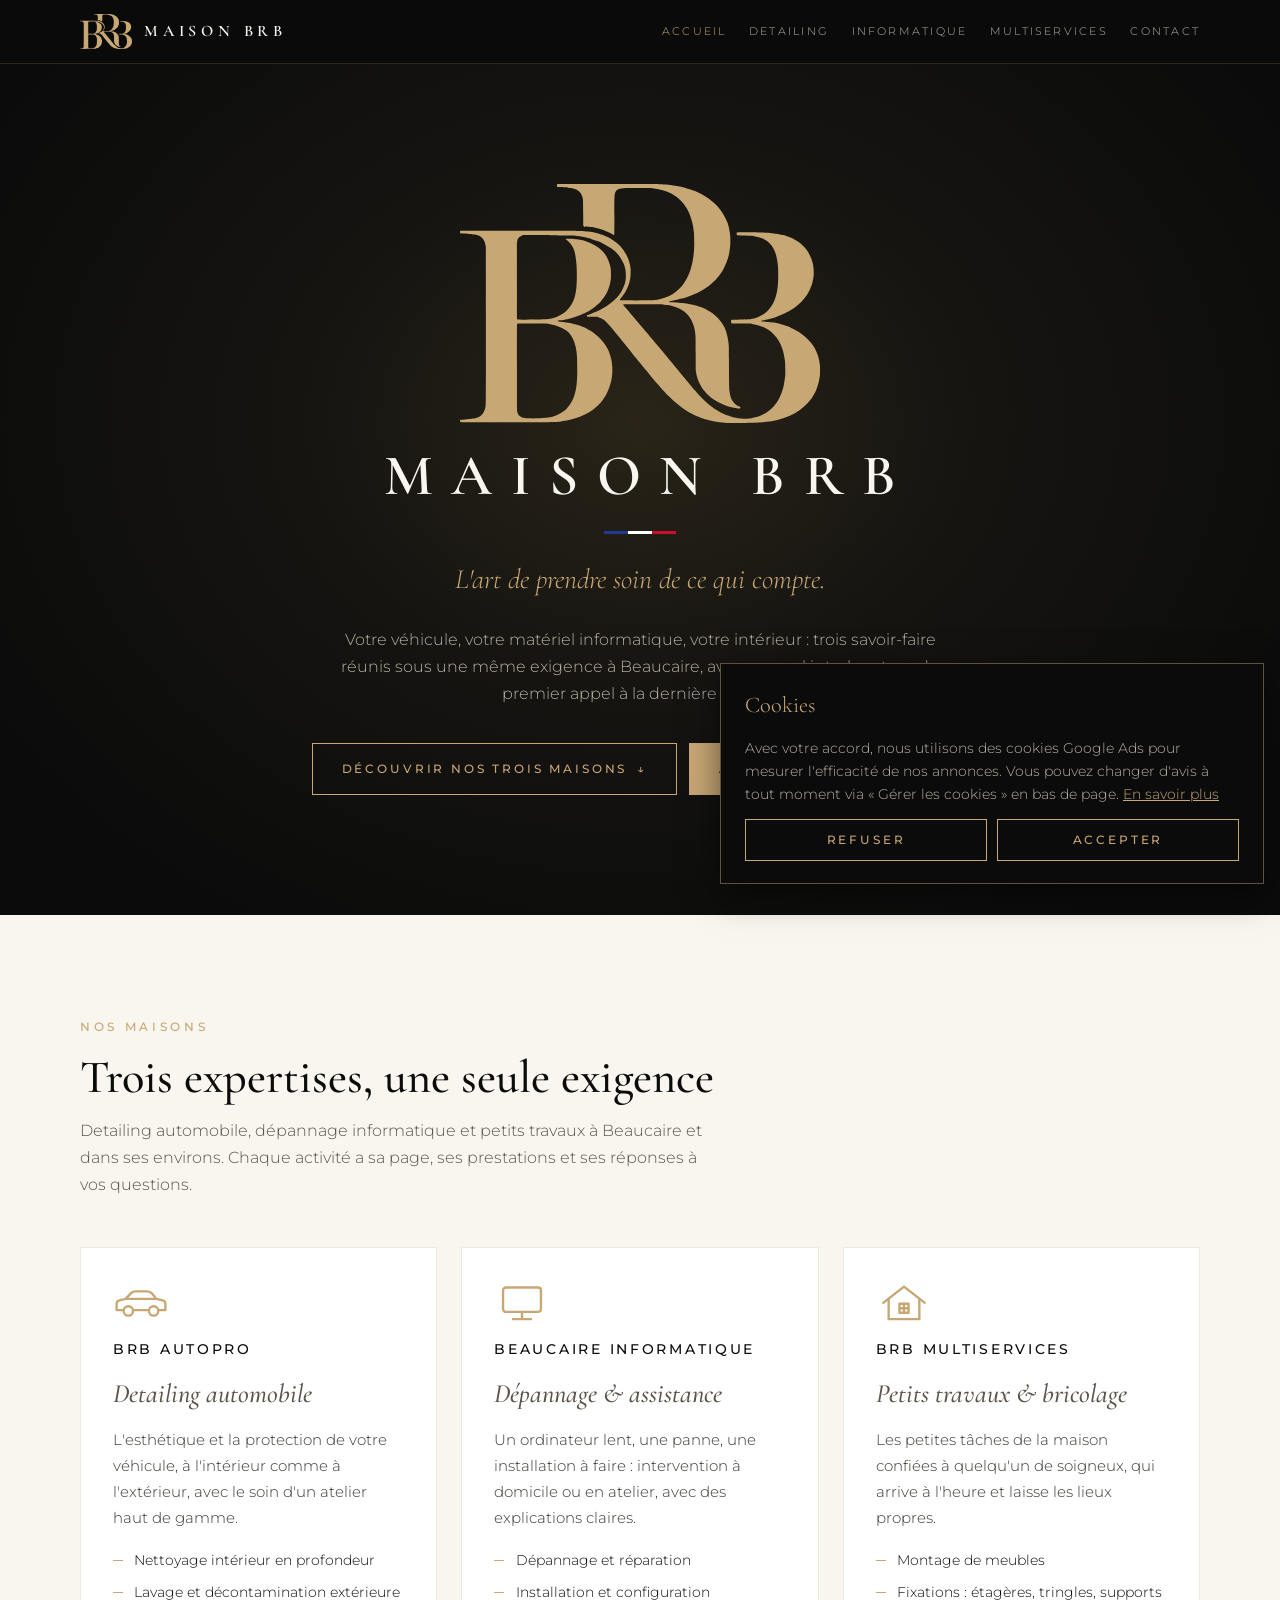
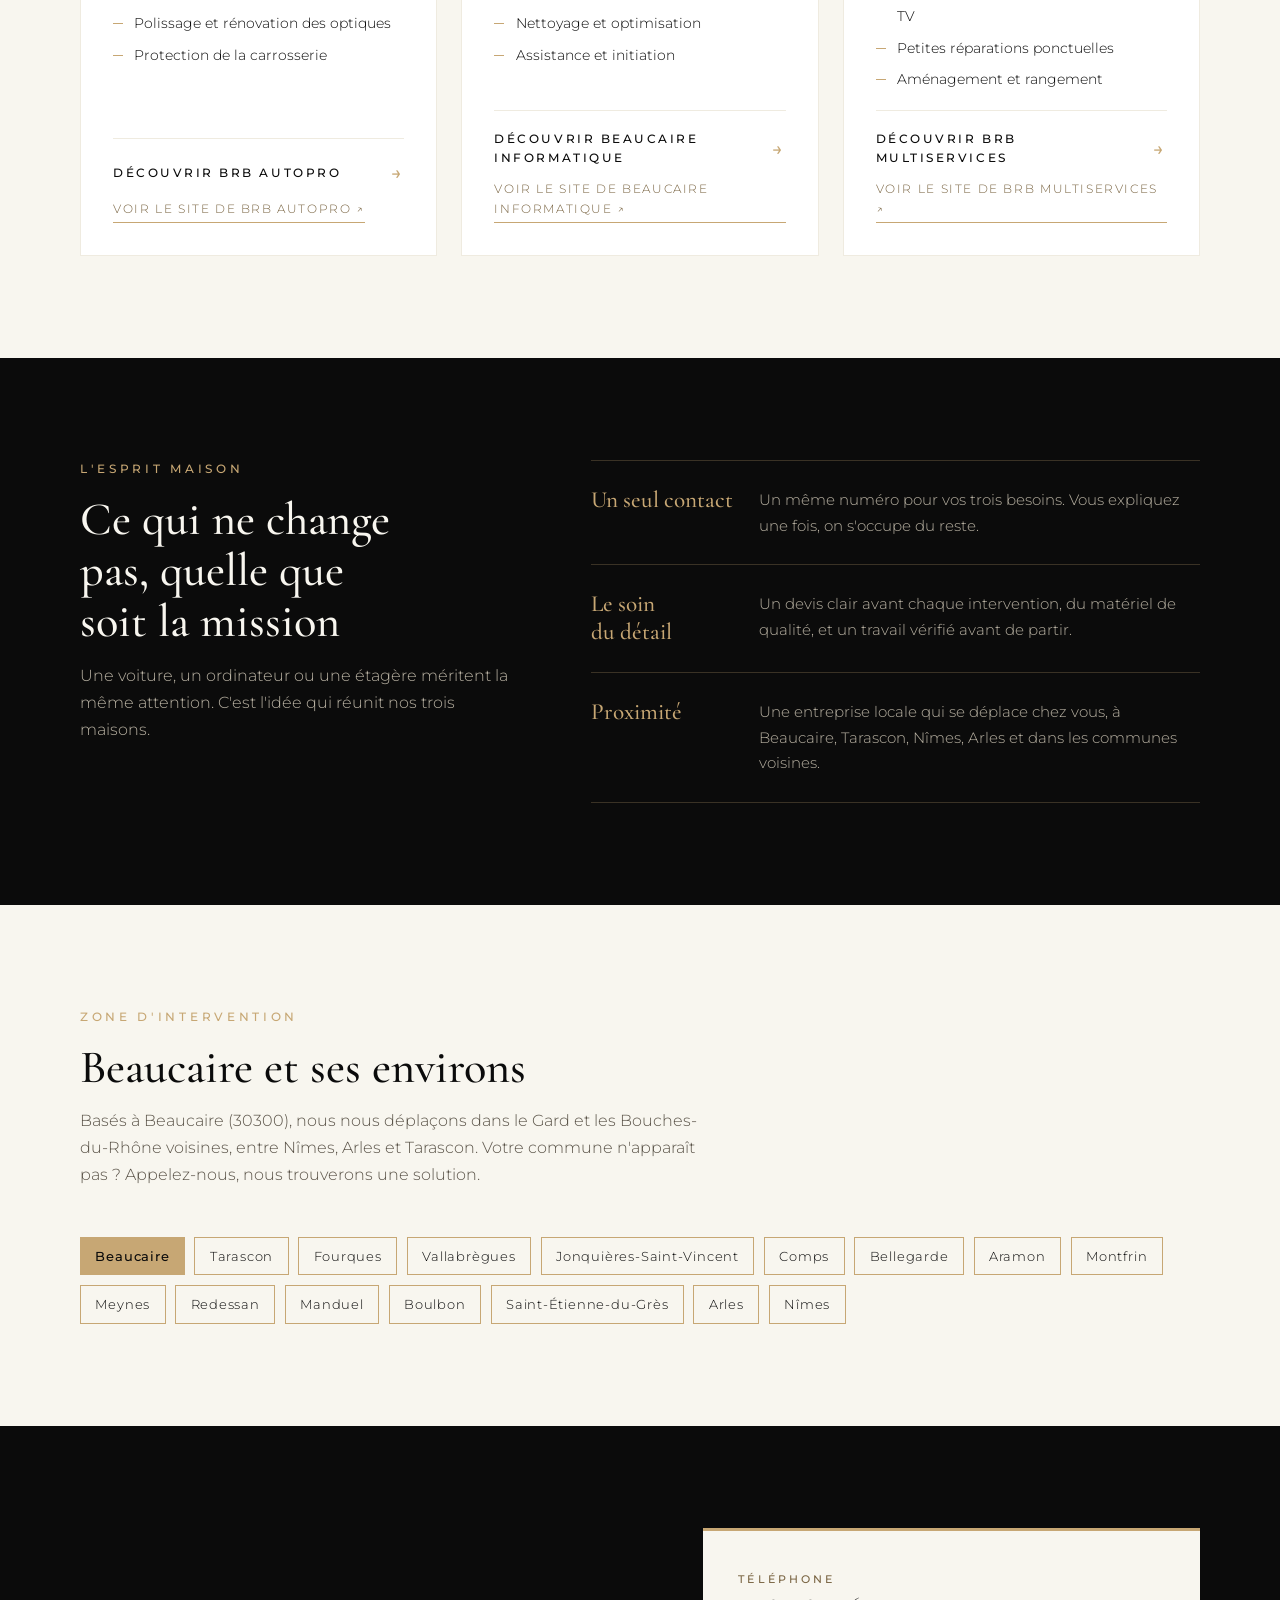
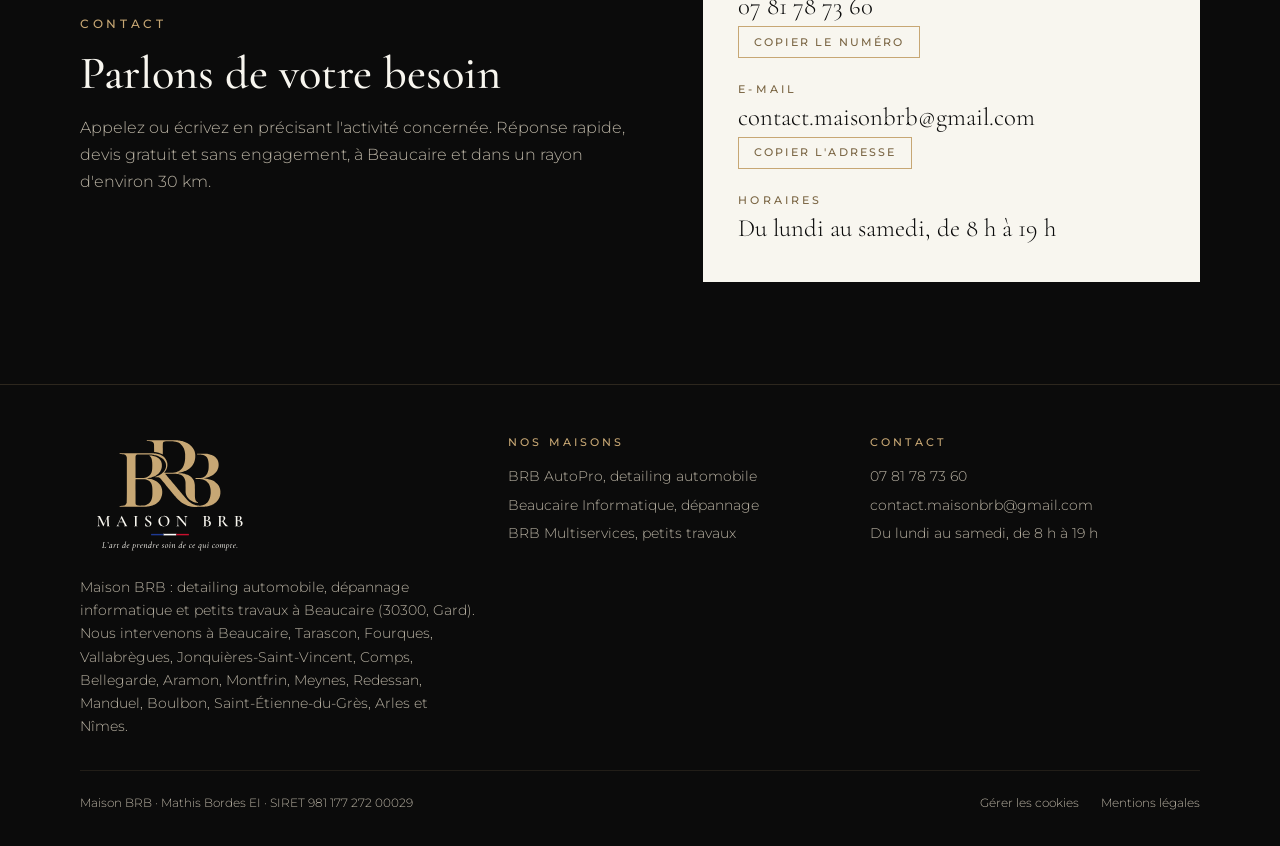
==== commit 90df1b03: "Balise Google Ads AW-18536869011 avec bandeau de consentement - mode consentement Google : tout refu" ====
--- a/index.html
+++ b/index.html
@@ -9,6 +9,13 @@
 <link rel="canonical" href="https://maisonbrb.fr/">
 <meta name="theme-color" content="#0B0B0B">
 <meta name="google-site-verification" content="C2Wf197ytiRsC117qYJnFB4wuA2djjeU7kxGrJUd7Hs">
+<script>
+window.dataLayer = window.dataLayer || [];
+function gtag(){dataLayer.push(arguments);}
+gtag('consent', 'default', {ad_storage: 'denied', ad_user_data: 'denied', ad_personalization: 'denied', analytics_storage: 'denied'});
+gtag('js', new Date());
+gtag('config', 'AW-18536869011');
+</script>
 <meta name="geo.region" content="FR-30">
 <meta name="geo.placename" content="Beaucaire">
 <meta name="geo.position" content="43.8083;4.6436">
@@ -86,7 +93,7 @@
           <p>Un ordinateur lent, une panne, une installation à faire : intervention à domicile ou en atelier, avec des explications claires.</p>
           <ul><li>Dépannage et réparation</li><li>Installation et configuration</li><li>Nettoyage et optimisation</li><li>Assistance et initiation</li></ul>
           <a class="go" href="beaucaire-informatique.html"><span>Découvrir Beaucaire Informatique</span><span aria-hidden="true">→</span></a>
-          <a class="ext" href="https://beaucaire-informatique.netlify.app" target="_blank" rel="noopener">Voir le site de Beaucaire Informatique <span aria-hidden="true">↗</span></a>
+          <a class="ext" href="https://beaucaireinformatique.fr" target="_blank" rel="noopener">Voir le site de Beaucaire Informatique <span aria-hidden="true">↗</span></a>
         </article>
         <article class="house">
           <svg class="ic" viewBox="0 0 31 21" aria-hidden="true"><path d="M4 11 L15.5 2 L27 11"/><path d="M7 9 L7 20 L24 20 L24 9"/><rect x="13" y="11.5" width="5" height="5"/><path d="M15.5 11.5 L15.5 16.5 M13 14 L18 14"/></svg>
@@ -185,10 +192,15 @@
     </div>
     <div class="foot-bottom">
       <span>Maison BRB · Mathis Bordes EI · SIRET 981 177 272 00029</span>
-      <a href="mentions-legales.html">Mentions légales</a>
+      <span class="foot-links"><button class="linkish" type="button" data-cookies>Gérer les cookies</button><a href="mentions-legales.html">Mentions légales</a></span>
     </div>
   </div>
 </footer>
+<div class="consent" id="consent" role="dialog" aria-labelledby="consent-titre" data-gtag="AW-18536869011" hidden>
+  <p id="consent-titre" class="consent-titre">Cookies</p>
+  <p>Avec votre accord, nous utilisons des cookies Google Ads pour mesurer l'efficacité de nos annonces. Vous pouvez changer d'avis à tout moment via « Gérer les cookies » en bas de page. <a href="mentions-legales.html#cookies">En savoir plus</a></p>
+  <div class="consent-btns"><button class="btn" type="button" data-consent="denied">Refuser</button><button class="btn" type="button" data-consent="granted">Accepter</button></div>
+</div>
 <a class="callbar" href="tel:+33781787360"><span aria-hidden="true">☎</span> Appeler · 07 81 78 73 60</a>
 <script src="assets/site.js" defer></script>
 </body>
--- a/assets/style.css
+++ b/assets/style.css
@@ -161,3 +161,16 @@
 /* lien vers le site propre d'une maison */
 .house .ext{align-self:flex-start;margin-top:-.4rem;font-size:.72rem;letter-spacing:.14em;text-transform:uppercase;color:#7A6543;text-decoration:none;border-bottom:1px solid var(--gold);padding-bottom:.15rem}
 .house .ext:hover{color:var(--ink)}
+
+/* bandeau cookies */
+.consent{position:fixed;left:16px;right:16px;bottom:max(16px,env(safe-area-inset-bottom,0px));z-index:8;max-width:34rem;margin-left:auto;background:var(--ink);color:var(--ivory);border:1px solid rgba(199,167,116,.45);padding:1.4rem 1.5rem;display:grid;gap:.8rem;box-shadow:0 12px 32px rgba(0,0,0,.5);font-size:.85rem}
+.consent[hidden]{display:none}
+.consent .consent-titre{font-family:var(--display);font-size:1.4rem;color:var(--gold)}
+.consent p{color:var(--text-dim)}
+.consent a{color:var(--gold)}
+.consent-btns{display:flex;gap:.6rem;flex-wrap:wrap}
+.consent-btns .btn{flex:1;justify-content:center;padding:.8rem 1rem;background:none;font-family:var(--body);cursor:pointer}
+.consent-btns .btn:hover{background:var(--gold);color:var(--ink)}
+.foot-links{display:flex;gap:1.4rem}
+.linkish{background:none;border:0;padding:0;font:inherit;color:inherit;cursor:pointer}
+.linkish:hover{color:var(--gold)}
